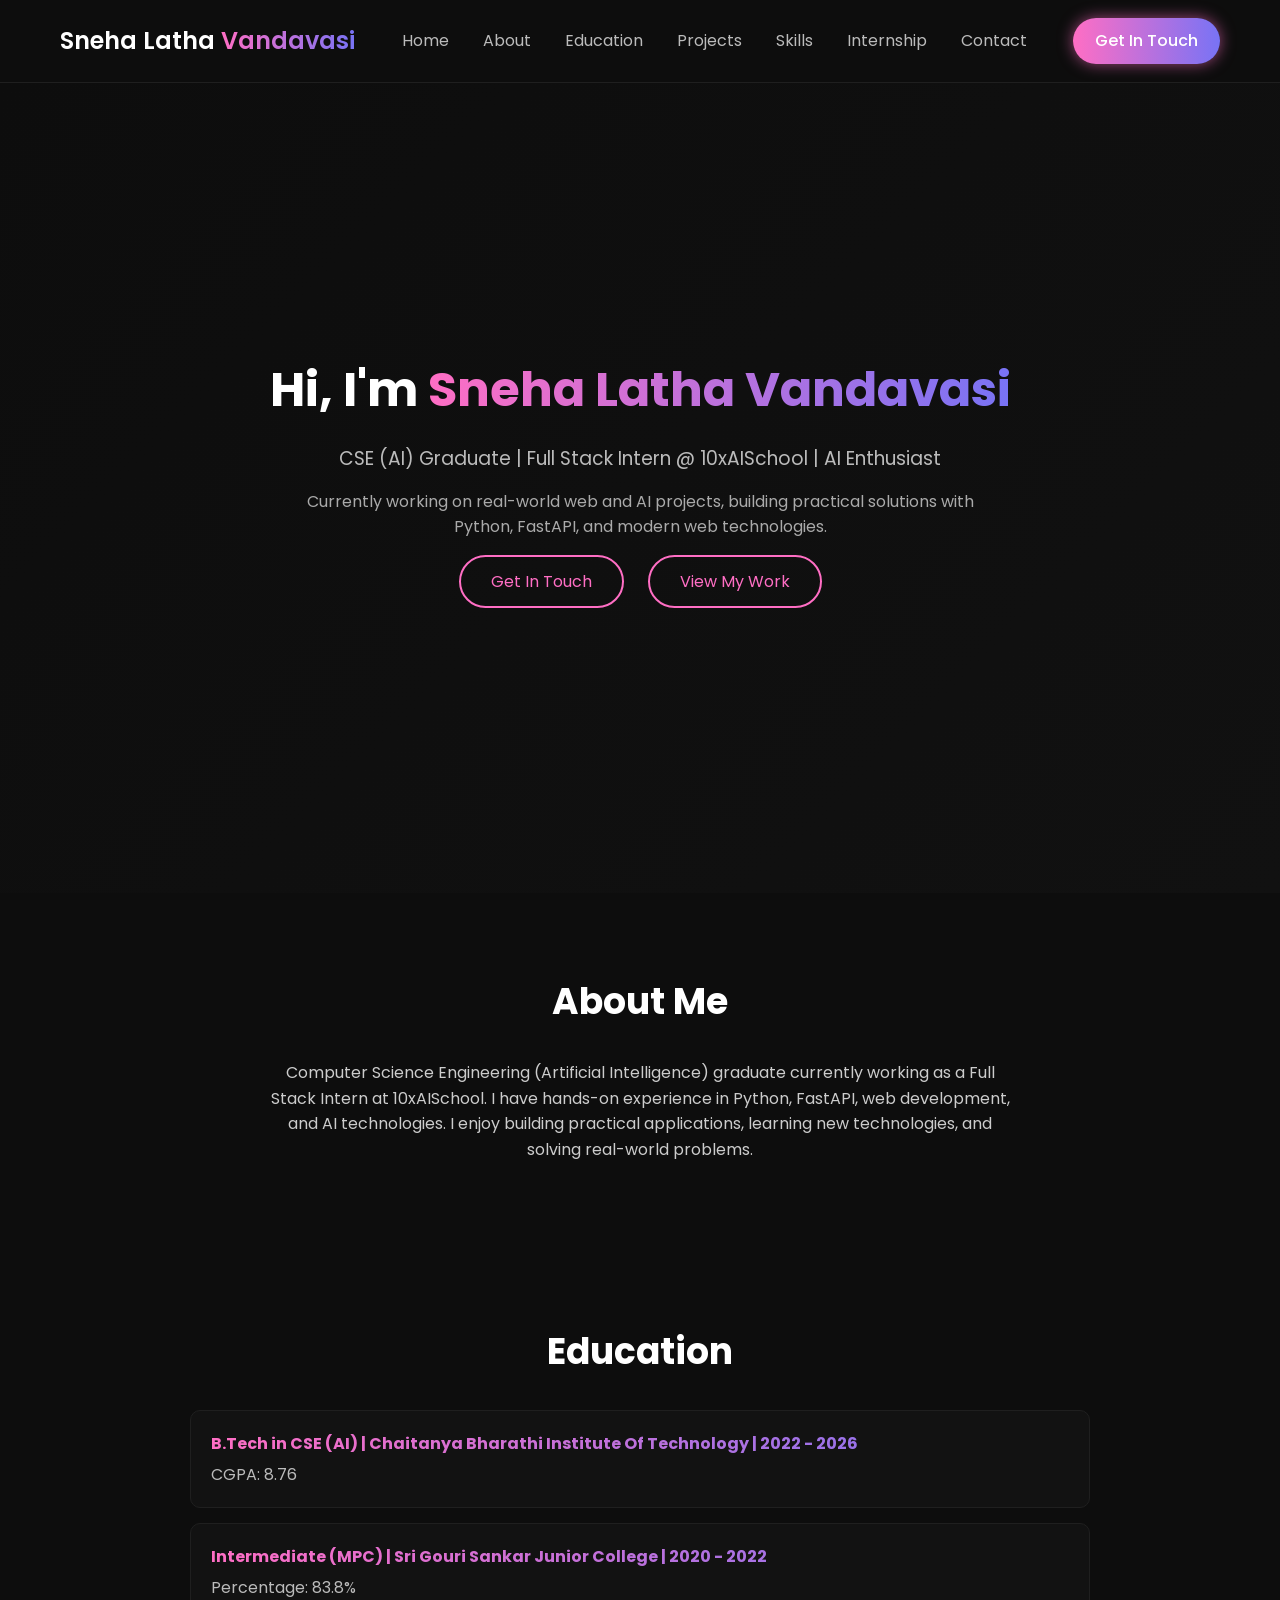
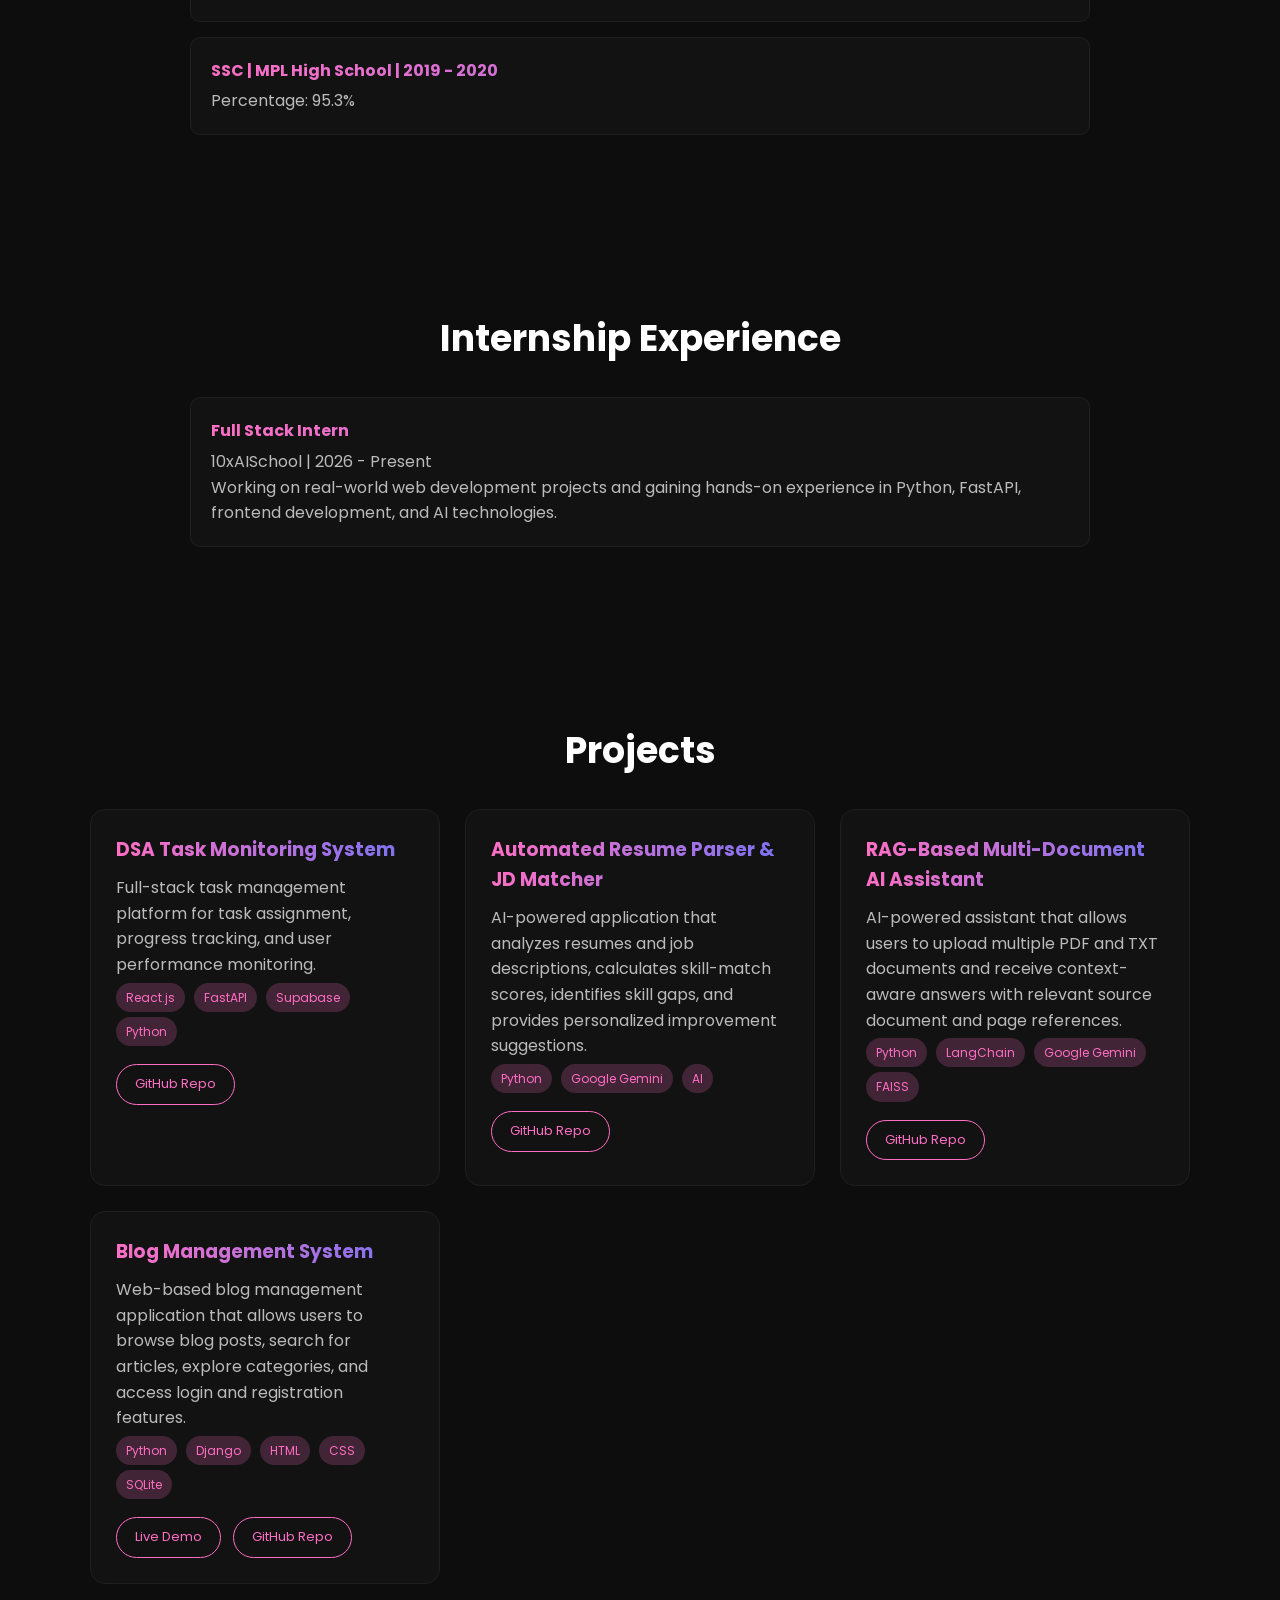
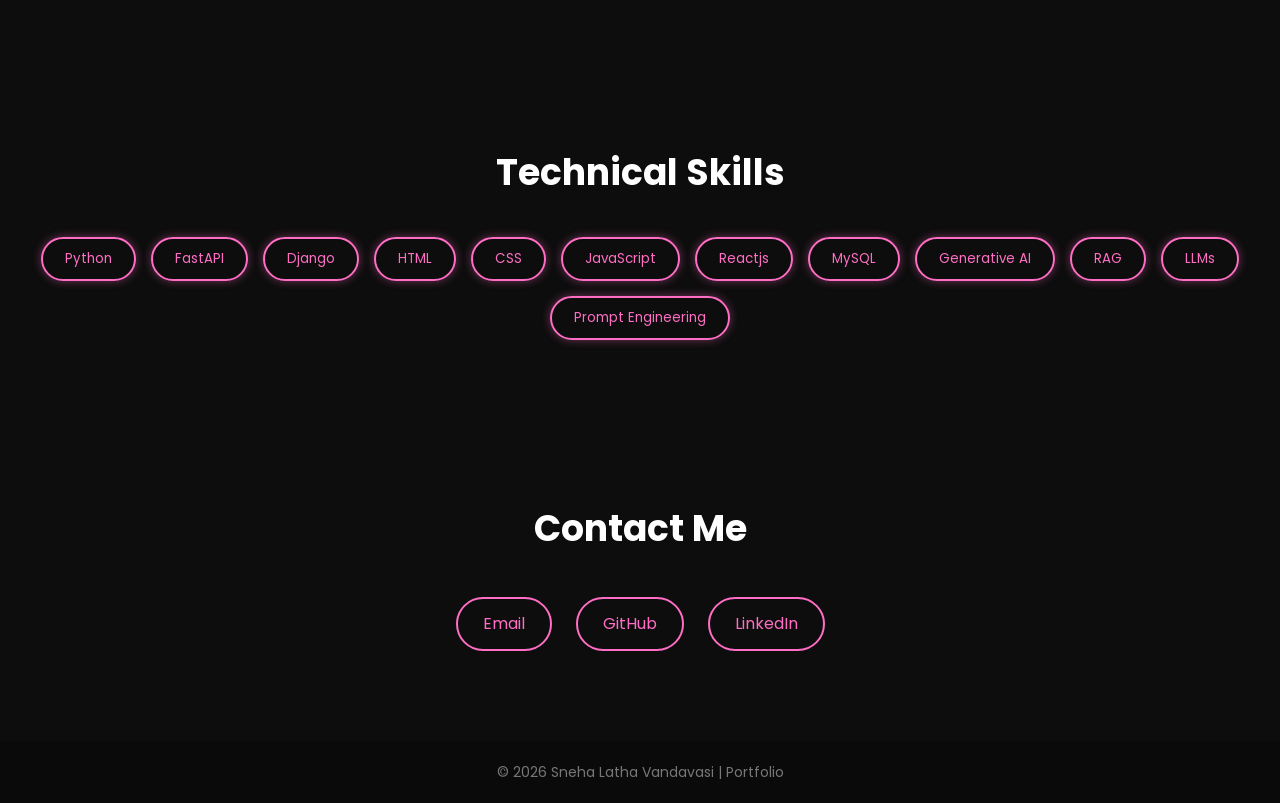
==== index.html @ 583d8dab "Add files via upload" ====
<!DOCTYPE html>
<html lang="en">
<head>
<meta charset="UTF-8">
<meta name="viewport" content="width=device-width, initial-scale=1.0">
<title>Sneha Latha Vandavasi | Portfolio</title>

<link href="https://fonts.googleapis.com/css2?family=Poppins:wght@300;400;500;600&display=swap" rel="stylesheet">

<style>

/* ===== GLOBAL ===== */
*{
    margin:0;
    padding:0;
    box-sizing:border-box;
    font-family:'Poppins',sans-serif;
}

body{
    background:#0d0d0d;
    color:#fff;
    line-height:1.6;
}

a{
    text-decoration:none;
    color:inherit;
}

section{
    padding:80px 20px;
}

h2{
    text-align:center;
    margin-bottom:30px;
    font-size:36px;
}


/* ===== HEADER ===== */
header{
    position:sticky;
    top:0;
    background:#0d0d0d;
    border-bottom:1px solid #1f1f1f;
    z-index:1000;
}

.nav-container{
    max-width:1200px;
    margin:auto;
    padding:18px 20px;
    display:flex;
    justify-content:space-between;
    align-items:center;
}

.logo{
    font-size:24px;
    font-weight:600;
}

.logo span{
    background:linear-gradient(90deg,#ff6ec4,#7873f5);
    -webkit-background-clip:text;
    color:transparent;
}

nav a{
    margin:0 15px;
    color:#bbb;
    transition:0.3s;
}

nav a:hover{
    color:#ff6ec4;
}

.cta-btn{
    padding:10px 22px;
    border-radius:30px;
    background:linear-gradient(90deg,#ff6ec4,#7873f5);
    color:#fff;
    font-weight:500;
    box-shadow:0 0 15px rgba(255,110,196,0.6);
}


/* ===== HERO ===== */
.hero{
    height:90vh;
    display:flex;
    align-items:center;
    justify-content:center;
    text-align:center;
    background:linear-gradient(135deg,#0d0d0d,#111);
}

.hero h1{
    font-size:48px;
}

.hero h1 span{
    background:linear-gradient(90deg,#ff6ec4,#7873f5);
    -webkit-background-clip:text;
    color:transparent;
}

.hero h3{
    color:#bbb;
    font-weight:400;
    margin:15px 0;
}

.hero p{
    max-width:700px;
    margin:auto;
    color:#aaa;
}

.hero-btn{
    display:inline-block;
    margin:15px 10px;
    padding:12px 30px;
    border:2px solid #ff6ec4;
    color:#ff6ec4;
    border-radius:30px;
    transition:0.3s;
}

.hero-btn:hover{
    background:linear-gradient(90deg,#ff6ec4,#7873f5);
    color:#fff;
    box-shadow:0 0 20px #ff6ec4;
}


/* ===== ABOUT ===== */
.about p{
    max-width:750px;
    margin:auto;
    text-align:center;
    color:#ccc;
}

.about h3{
    color:#ff6ec4;
    margin-bottom:10px;
}


/* ===== EDUCATION & EXPERIENCE ===== */
.edu-exp{
    max-width:900px;
    margin:auto;
    color:#ccc;
}

.edu-item,
.exp-item{
    background:#121212;
    margin-bottom:15px;
    padding:20px;
    border-radius:10px;
    border:1px solid #1f1f1f;
    transition:0.3s;
}

.edu-item:hover,
.exp-item:hover{
    transform:translateY(-5px);
    box-shadow:0 0 20px rgba(255,110,196,0.3);
}

.edu-item h4,
.exp-item h4{
    background:linear-gradient(90deg,#ff6ec4,#7873f5);
    -webkit-background-clip:text;
    color:transparent;
    margin-bottom:5px;
}

.edu-item p,
.exp-item p{
    color:#bbb;
}


/* ===== PROJECTS ===== */
.cards{
    max-width:1100px;
    margin:auto;
    display:grid;
    grid-template-columns:repeat(auto-fit,minmax(280px,1fr));
    gap:25px;
}

.card{
    background:#121212;
    padding:25px;
    border-radius:15px;
    border:1px solid #1f1f1f;
    transition:0.3s;
}

.card:hover{
    transform:translateY(-5px);
    box-shadow:0 0 20px rgba(255,110,196,0.3);
}

.card h3{
    background:linear-gradient(90deg,#ff6ec4,#7873f5);
    -webkit-background-clip:text;
    color:transparent;
    margin-bottom:10px;
}

.card p{
    color:#bbb;
}

.card span{
    display:inline-block;
    margin:5px 5px 0 0;
    padding:5px 10px;
    border-radius:20px;
    background:rgba(255,110,196,0.2);
    color:#ff6ec4;
    font-size:12px;
}


/* ===== PROJECT BUTTONS ===== */
.project-btn{
    display:inline-block;
    margin-top:18px;
    margin-right:8px;
    padding:9px 18px;
    border:1px solid #ff6ec4;
    border-radius:25px;
    color:#ff6ec4;
    font-size:13px;
    transition:0.3s;
}

.project-btn:hover{
    background:linear-gradient(90deg,#ff6ec4,#7873f5);
    color:#fff;
    box-shadow:0 0 15px rgba(255,110,196,0.7);
}


/* ===== SKILLS ===== */
.skills{
    margin-top:35px;
    display:flex;
    flex-wrap:wrap;
    justify-content:center;
    gap:15px;
}

.skill-btn{
    padding:10px 22px;
    background:transparent;
    border:2px solid #ff6ec4;
    color:#ff6ec4;
    border-radius:25px;
    cursor:pointer;
    box-shadow:0 0 10px rgba(255,110,196,0.4);
    transition:0.3s;
}

.skill-btn:hover{
    background:linear-gradient(90deg,#ff6ec4,#7873f5);
    color:#fff;
    box-shadow:0 0 25px rgba(255,110,196,0.9);
    transform:translateY(-3px);
}


/* ===== CONTACT ===== */
.contact{
    text-align:center;
}

.contact a{
    display:inline-block;
    margin:10px;
    padding:12px 25px;
    border:2px solid #ff6ec4;
    color:#ff6ec4;
    border-radius:30px;
    transition:0.3s;
}

.contact a:hover{
    background:linear-gradient(90deg,#ff6ec4,#7873f5);
    color:#fff;
    box-shadow:0 0 20px #ff6ec4;
}


/* ===== FOOTER ===== */
footer{
    text-align:center;
    padding:20px;
    background:#0a0a0a;
    color:#777;
    font-size:14px;
}


/* ===== RESPONSIVE ===== */
@media(max-width:768px){

    nav{
        display:none;
    }

    .hero h1{
        font-size:36px;
    }

}

</style>
</head>


<body>


<!-- ===== HEADER ===== -->

<header>

<div class="nav-container">

<div class="logo">
    Sneha Latha <span>Vandavasi</span>
</div>

<nav>
    <a href="#home">Home</a>
    <a href="#about">About</a>
    <a href="#education">Education</a>
    <a href="#projects">Projects</a>
    <a href="#skills">Skills</a>
    <a href="#internship">Internship</a>
    <a href="#contact">Contact</a>
</nav>

<a href="#contact" class="cta-btn">
    Get In Touch
</a>

</div>

</header>


<!-- ===== HERO ===== -->

<section class="hero" id="home">

<div>

<h1>
    Hi, I'm <span>Sneha Latha Vandavasi</span>
</h1>

<h3>
    CSE (AI) Graduate | Full Stack Intern @ 10xAISchool | AI Enthusiast
</h3>

<p>
    Currently working on real-world web and AI projects, building practical
    solutions with Python, FastAPI, and modern web technologies.
</p>

<a href="#contact" class="hero-btn">
    Get In Touch
</a>

<a href="#projects" class="hero-btn">
    View My Work
</a>

</div>

</section>


<!-- ===== ABOUT ===== -->

<section class="about" id="about">

<h2>About Me</h2>

<p>
    Computer Science Engineering (Artificial Intelligence) graduate currently
    working as a Full Stack Intern at 10xAISchool. I have hands-on experience
    in Python, FastAPI, web development, and AI technologies. I enjoy building
    practical applications, learning new technologies, and solving real-world
    problems.
</p>

</section>


<!-- ===== EDUCATION ===== -->

<section id="education">

<h2>Education</h2>

<div class="edu-exp">

<div class="edu-item">

<h4>
    B.Tech in CSE (AI) | Chaitanya Bharathi Institute Of Technology | 2022 - 2026
</h4>

<p>
    CGPA: 8.76
</p>

</div>


<div class="edu-item">

<h4>
    Intermediate (MPC) | Sri Gouri Sankar Junior College | 2020 - 2022
</h4>

<p>
    Percentage: 83.8%
</p>

</div>


<div class="edu-item">

<h4>
    SSC | MPL High School | 2019 - 2020
</h4>

<p>
    Percentage: 95.3%
</p>

</div>

</div>

</section>


<!-- ===== INTERNSHIP / EXPERIENCE ===== -->

<section id="internship">

<h2>Internship Experience</h2>

<div class="edu-exp">

<div class="exp-item">

<h4>
    Full Stack Intern
</h4>

<p>
    10xAISchool | 2026 - Present
</p>

<p>
    Working on real-world web development projects and gaining hands-on
    experience in Python, FastAPI, frontend development, and AI technologies.
</p>

</div>

</div>

</section>


<!-- ===== PROJECTS ===== -->

<section id="projects">

<h2>Projects</h2>

<div class="cards">


<!-- PROJECT 1 -->

<div class="card">

<h3>
    DSA Task Monitoring System
</h3>

<p>
    Full-stack task management platform for task assignment, progress
    tracking, and user performance monitoring.
</p>

<span>React.js</span>
<span>FastAPI</span>
<span>Supabase</span>
<span>Python</span>

<div>

<a
    href="https://github.com/sneha5476/DSA-task-mointoring"
    target="_blank"
    class="project-btn"
>
    GitHub Repo
</a>

</div>

</div>


<!-- PROJECT 2 -->

<div class="card">

<h3>
    Automated Resume Parser & JD Matcher
</h3>

<p>
    AI-powered application that analyzes resumes and job descriptions,
    calculates skill-match scores, identifies skill gaps, and provides
    personalized improvement suggestions.
</p>

<span>Python</span>
<span>Google Gemini</span>
<span>AI</span>

<div>

<a
    href="https://github.com/sneha5476/Automated-Resume-Parser-JD-Matcher"
    target="_blank"
    class="project-btn"
>
    GitHub Repo
</a>

</div>

</div>


<!-- PROJECT 3 -->

<div class="card">

<h3>
    RAG-Based Multi-Document AI Assistant
</h3>

<p>
    AI-powered assistant that allows users to upload multiple PDF and TXT
    documents and receive context-aware answers with relevant source
    document and page references.
</p>

<span>Python</span>
<span>LangChain</span>
<span>Google Gemini</span>
<span>FAISS</span>

<div>

<a
    href="https://github.com/sneha5476/RAG-Based-Multi-Document-Assistant"
    target="_blank"
    class="project-btn"
>
    GitHub Repo
</a>

</div>

</div>

<!-- PROJECT 4 -->

<div class="card">

<h3>
    Blog Management System
</h3>

<p>
    Web-based blog management application that allows users to browse
    blog posts, search for articles, explore categories, and access
    login and registration features.
</p>

<span>Python</span>
<span>Django</span>
<span>HTML</span>
<span>CSS</span>
<span>SQLite</span>

<div>

<a
    href="https://snehalatha.pythonanywhere.com/"
    target="_blank"
    rel="noopener noreferrer"
    class="project-btn"
>
    Live Demo
</a>

<a
    href="https://github.com/sneha5476/blog-management-system.git"
    target="_blank"
    rel="noopener noreferrer"
    class="project-btn"
>
    GitHub Repo
</a>

</div>

</div>
</div>

</section>


<!-- ===== SKILLS ===== -->

<section id="skills">

<h2>Technical Skills</h2>

<div class="skills">

<button class="skill-btn">
    Python
</button>

<button class="skill-btn">
    FastAPI
</button>

<button class="skill-btn">
    Django
</button>

<button class="skill-btn">
    HTML
</button>

<button class="skill-btn">
    CSS
</button>
<button class="skill-btn">
    JavaScript
</button>

<button class="skill-btn">
    Reactjs
</button>

<button class="skill-btn">
    MySQL
</button>


<button class="skill-btn">
    Generative AI
</button>

<button class="skill-btn">
    RAG
</button>

<button class="skill-btn">
    LLMs
</button>

<button class="skill-btn">
    Prompt Engineering
</button>

</div>

</section>


<!-- ===== CONTACT ===== -->

<section class="contact" id="contact">

<h2>Contact Me</h2>

<a href="mailto:snehalatha7686@gmail.com">
    Email
</a>

<a
    href="https://github.com/sneha5476"
    target="_blank"
>
    GitHub
</a>

<a
    href="https://www.linkedin.com/in/vandavasi-snehalatha-0b1185264"
    target="_blank"
>
    LinkedIn
</a>

</section>


<!-- ===== FOOTER ===== -->

<footer>

© 2026 Sneha Latha Vandavasi | Portfolio

</footer>


</body>
</html>
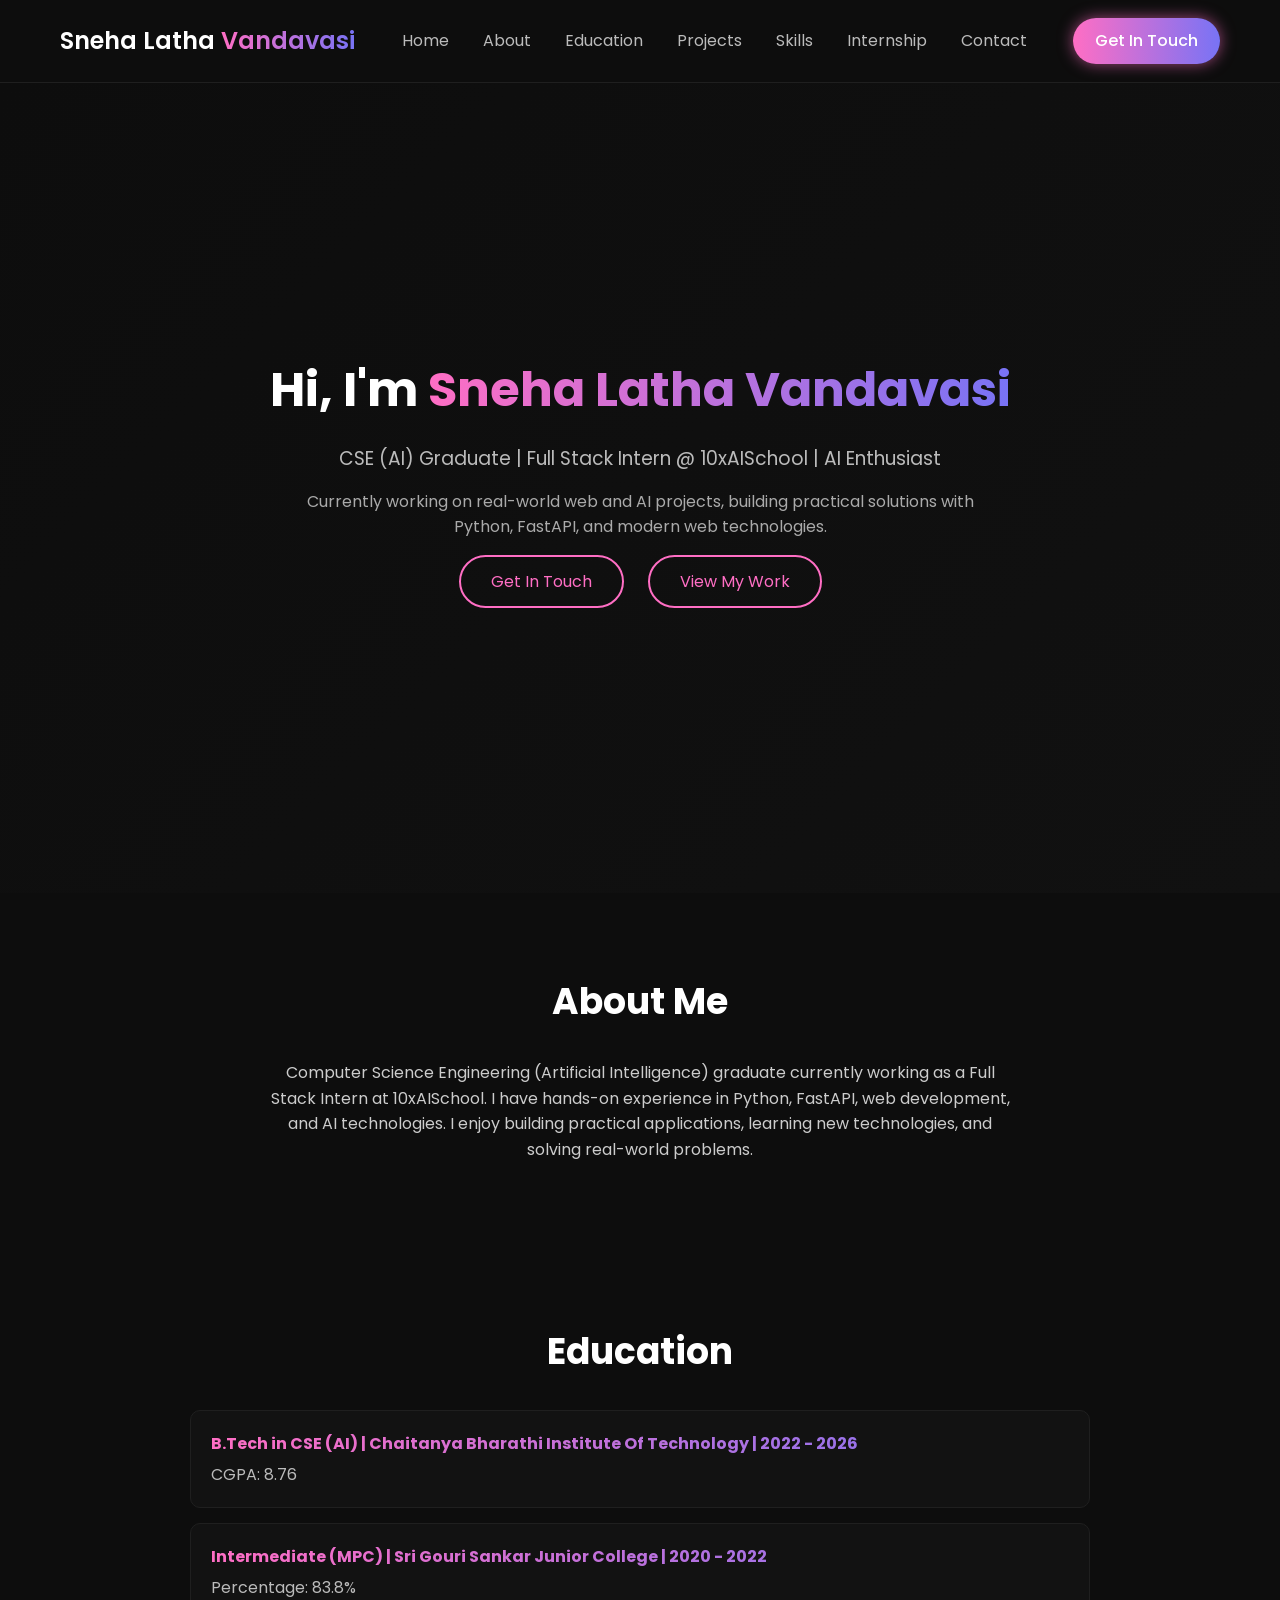
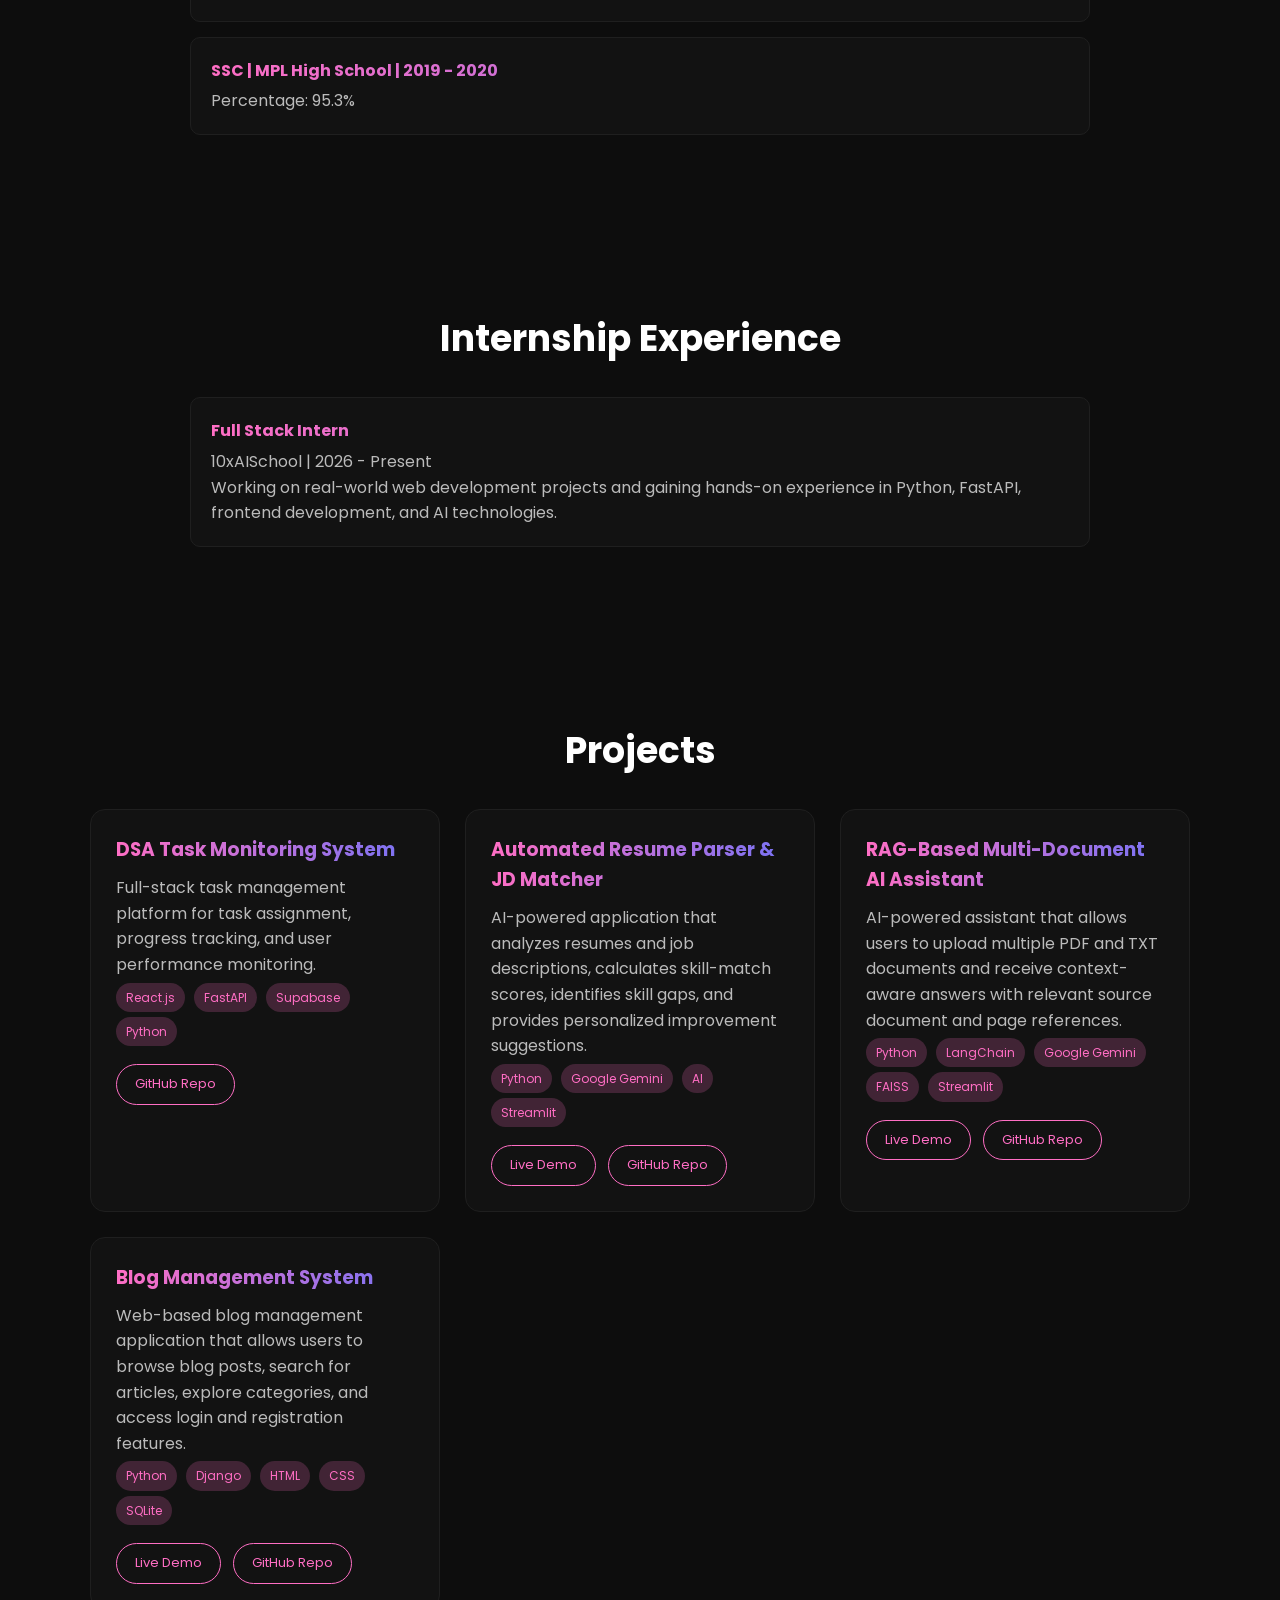
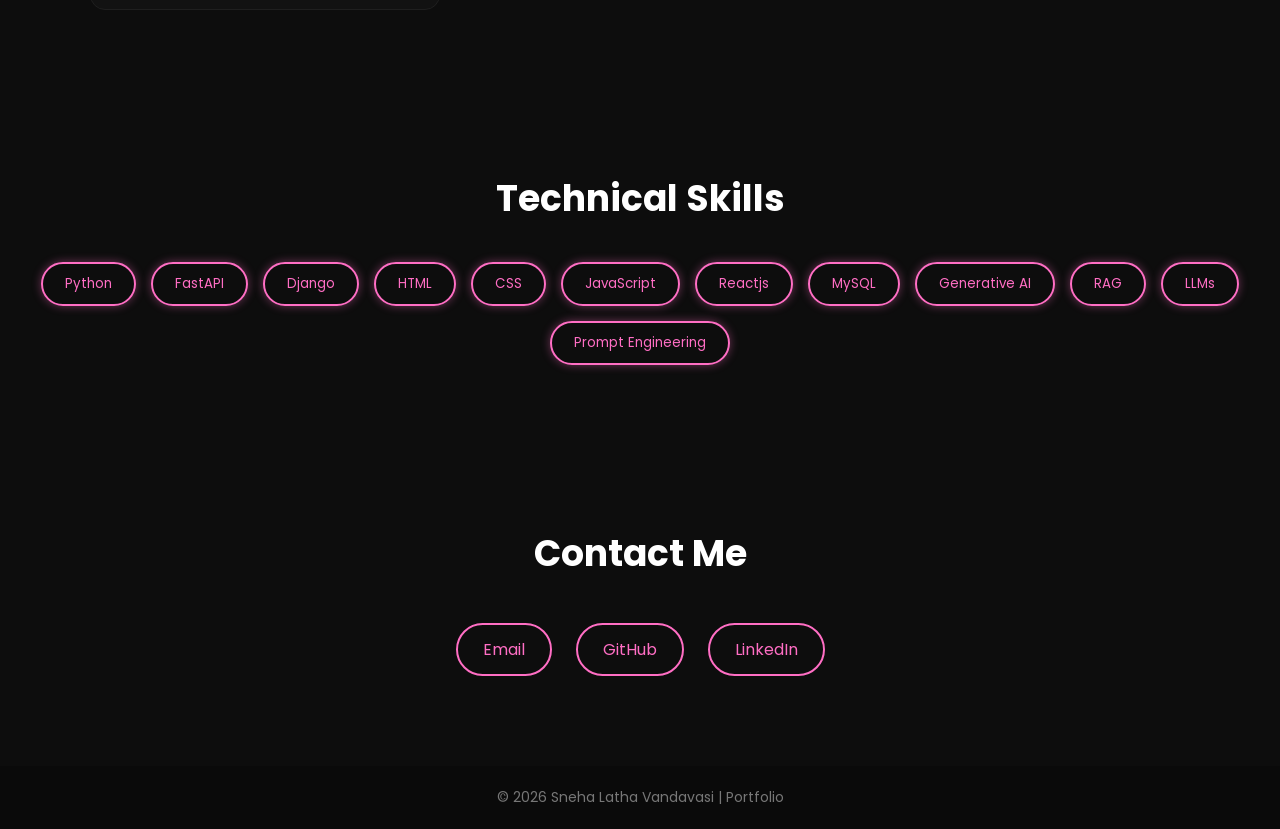
==== commit d7db84de: "added demo link" ====
--- a/index.html
+++ b/index.html
@@ -1,748 +1,767 @@
-<!DOCTYPE html>
-<html lang="en">
-<head>
-<meta charset="UTF-8">
-<meta name="viewport" content="width=device-width, initial-scale=1.0">
-<title>Sneha Latha Vandavasi | Portfolio</title>
-
-<link href="https://fonts.googleapis.com/css2?family=Poppins:wght@300;400;500;600&display=swap" rel="stylesheet">
-
-<style>
-
-/* ===== GLOBAL ===== */
-*{
-    margin:0;
-    padding:0;
-    box-sizing:border-box;
-    font-family:'Poppins',sans-serif;
-}
-
-body{
-    background:#0d0d0d;
-    color:#fff;
-    line-height:1.6;
-}
-
-a{
-    text-decoration:none;
-    color:inherit;
-}
-
-section{
-    padding:80px 20px;
-}
-
-h2{
-    text-align:center;
-    margin-bottom:30px;
-    font-size:36px;
-}
-
-
-/* ===== HEADER ===== */
-header{
-    position:sticky;
-    top:0;
-    background:#0d0d0d;
-    border-bottom:1px solid #1f1f1f;
-    z-index:1000;
-}
-
-.nav-container{
-    max-width:1200px;
-    margin:auto;
-    padding:18px 20px;
-    display:flex;
-    justify-content:space-between;
-    align-items:center;
-}
-
-.logo{
-    font-size:24px;
-    font-weight:600;
-}
-
-.logo span{
-    background:linear-gradient(90deg,#ff6ec4,#7873f5);
-    -webkit-background-clip:text;
-    color:transparent;
-}
-
-nav a{
-    margin:0 15px;
-    color:#bbb;
-    transition:0.3s;
-}
-
-nav a:hover{
-    color:#ff6ec4;
-}
-
-.cta-btn{
-    padding:10px 22px;
-    border-radius:30px;
-    background:linear-gradient(90deg,#ff6ec4,#7873f5);
-    color:#fff;
-    font-weight:500;
-    box-shadow:0 0 15px rgba(255,110,196,0.6);
-}
-
-
-/* ===== HERO ===== */
-.hero{
-    height:90vh;
-    display:flex;
-    align-items:center;
-    justify-content:center;
-    text-align:center;
-    background:linear-gradient(135deg,#0d0d0d,#111);
-}
-
-.hero h1{
-    font-size:48px;
-}
-
-.hero h1 span{
-    background:linear-gradient(90deg,#ff6ec4,#7873f5);
-    -webkit-background-clip:text;
-    color:transparent;
-}
-
-.hero h3{
-    color:#bbb;
-    font-weight:400;
-    margin:15px 0;
-}
-
-.hero p{
-    max-width:700px;
-    margin:auto;
-    color:#aaa;
-}
-
-.hero-btn{
-    display:inline-block;
-    margin:15px 10px;
-    padding:12px 30px;
-    border:2px solid #ff6ec4;
-    color:#ff6ec4;
-    border-radius:30px;
-    transition:0.3s;
-}
-
-.hero-btn:hover{
-    background:linear-gradient(90deg,#ff6ec4,#7873f5);
-    color:#fff;
-    box-shadow:0 0 20px #ff6ec4;
-}
-
-
-/* ===== ABOUT ===== */
-.about p{
-    max-width:750px;
-    margin:auto;
-    text-align:center;
-    color:#ccc;
-}
-
-.about h3{
-    color:#ff6ec4;
-    margin-bottom:10px;
-}
-
-
-/* ===== EDUCATION & EXPERIENCE ===== */
-.edu-exp{
-    max-width:900px;
-    margin:auto;
-    color:#ccc;
-}
-
-.edu-item,
-.exp-item{
-    background:#121212;
-    margin-bottom:15px;
-    padding:20px;
-    border-radius:10px;
-    border:1px solid #1f1f1f;
-    transition:0.3s;
-}
-
-.edu-item:hover,
-.exp-item:hover{
-    transform:translateY(-5px);
-    box-shadow:0 0 20px rgba(255,110,196,0.3);
-}
-
-.edu-item h4,
-.exp-item h4{
-    background:linear-gradient(90deg,#ff6ec4,#7873f5);
-    -webkit-background-clip:text;
-    color:transparent;
-    margin-bottom:5px;
-}
-
-.edu-item p,
-.exp-item p{
-    color:#bbb;
-}
-
-
-/* ===== PROJECTS ===== */
-.cards{
-    max-width:1100px;
-    margin:auto;
-    display:grid;
-    grid-template-columns:repeat(auto-fit,minmax(280px,1fr));
-    gap:25px;
-}
-
-.card{
-    background:#121212;
-    padding:25px;
-    border-radius:15px;
-    border:1px solid #1f1f1f;
-    transition:0.3s;
-}
-
-.card:hover{
-    transform:translateY(-5px);
-    box-shadow:0 0 20px rgba(255,110,196,0.3);
-}
-
-.card h3{
-    background:linear-gradient(90deg,#ff6ec4,#7873f5);
-    -webkit-background-clip:text;
-    color:transparent;
-    margin-bottom:10px;
-}
-
-.card p{
-    color:#bbb;
-}
-
-.card span{
-    display:inline-block;
-    margin:5px 5px 0 0;
-    padding:5px 10px;
-    border-radius:20px;
-    background:rgba(255,110,196,0.2);
-    color:#ff6ec4;
-    font-size:12px;
-}
-
-
-/* ===== PROJECT BUTTONS ===== */
-.project-btn{
-    display:inline-block;
-    margin-top:18px;
-    margin-right:8px;
-    padding:9px 18px;
-    border:1px solid #ff6ec4;
-    border-radius:25px;
-    color:#ff6ec4;
-    font-size:13px;
-    transition:0.3s;
-}
-
-.project-btn:hover{
-    background:linear-gradient(90deg,#ff6ec4,#7873f5);
-    color:#fff;
-    box-shadow:0 0 15px rgba(255,110,196,0.7);
-}
-
-
-/* ===== SKILLS ===== */
-.skills{
-    margin-top:35px;
-    display:flex;
-    flex-wrap:wrap;
-    justify-content:center;
-    gap:15px;
-}
-
-.skill-btn{
-    padding:10px 22px;
-    background:transparent;
-    border:2px solid #ff6ec4;
-    color:#ff6ec4;
-    border-radius:25px;
-    cursor:pointer;
-    box-shadow:0 0 10px rgba(255,110,196,0.4);
-    transition:0.3s;
-}
-
-.skill-btn:hover{
-    background:linear-gradient(90deg,#ff6ec4,#7873f5);
-    color:#fff;
-    box-shadow:0 0 25px rgba(255,110,196,0.9);
-    transform:translateY(-3px);
-}
-
-
-/* ===== CONTACT ===== */
-.contact{
-    text-align:center;
-}
-
-.contact a{
-    display:inline-block;
-    margin:10px;
-    padding:12px 25px;
-    border:2px solid #ff6ec4;
-    color:#ff6ec4;
-    border-radius:30px;
-    transition:0.3s;
-}
-
-.contact a:hover{
-    background:linear-gradient(90deg,#ff6ec4,#7873f5);
-    color:#fff;
-    box-shadow:0 0 20px #ff6ec4;
-}
-
-
-/* ===== FOOTER ===== */
-footer{
-    text-align:center;
-    padding:20px;
-    background:#0a0a0a;
-    color:#777;
-    font-size:14px;
-}
-
-
-/* ===== RESPONSIVE ===== */
-@media(max-width:768px){
-
-    nav{
-        display:none;
-    }
-
-    .hero h1{
-        font-size:36px;
-    }
-
-}
-
-</style>
-</head>
-
-
-<body>
-
-
-<!-- ===== HEADER ===== -->
-
-<header>
-
-<div class="nav-container">
-
-<div class="logo">
-    Sneha Latha <span>Vandavasi</span>
-</div>
-
-<nav>
-    <a href="#home">Home</a>
-    <a href="#about">About</a>
-    <a href="#education">Education</a>
-    <a href="#projects">Projects</a>
-    <a href="#skills">Skills</a>
-    <a href="#internship">Internship</a>
-    <a href="#contact">Contact</a>
-</nav>
-
-<a href="#contact" class="cta-btn">
-    Get In Touch
-</a>
-
-</div>
-
-</header>
-
-
-<!-- ===== HERO ===== -->
-
-<section class="hero" id="home">
-
-<div>
-
-<h1>
-    Hi, I'm <span>Sneha Latha Vandavasi</span>
-</h1>
-
-<h3>
-    CSE (AI) Graduate | Full Stack Intern @ 10xAISchool | AI Enthusiast
-</h3>
-
-<p>
-    Currently working on real-world web and AI projects, building practical
-    solutions with Python, FastAPI, and modern web technologies.
-</p>
-
-<a href="#contact" class="hero-btn">
-    Get In Touch
-</a>
-
-<a href="#projects" class="hero-btn">
-    View My Work
-</a>
-
-</div>
-
-</section>
-
-
-<!-- ===== ABOUT ===== -->
-
-<section class="about" id="about">
-
-<h2>About Me</h2>
-
-<p>
-    Computer Science Engineering (Artificial Intelligence) graduate currently
-    working as a Full Stack Intern at 10xAISchool. I have hands-on experience
-    in Python, FastAPI, web development, and AI technologies. I enjoy building
-    practical applications, learning new technologies, and solving real-world
-    problems.
-</p>
-
-</section>
-
-
-<!-- ===== EDUCATION ===== -->
-
-<section id="education">
-
-<h2>Education</h2>
-
-<div class="edu-exp">
-
-<div class="edu-item">
-
-<h4>
-    B.Tech in CSE (AI) | Chaitanya Bharathi Institute Of Technology | 2022 - 2026
-</h4>
-
-<p>
-    CGPA: 8.76
-</p>
-
-</div>
-
-
-<div class="edu-item">
-
-<h4>
-    Intermediate (MPC) | Sri Gouri Sankar Junior College | 2020 - 2022
-</h4>
-
-<p>
-    Percentage: 83.8%
-</p>
-
-</div>
-
-
-<div class="edu-item">
-
-<h4>
-    SSC | MPL High School | 2019 - 2020
-</h4>
-
-<p>
-    Percentage: 95.3%
-</p>
-
-</div>
-
-</div>
-
-</section>
-
-
-<!-- ===== INTERNSHIP / EXPERIENCE ===== -->
-
-<section id="internship">
-
-<h2>Internship Experience</h2>
-
-<div class="edu-exp">
-
-<div class="exp-item">
-
-<h4>
-    Full Stack Intern
-</h4>
-
-<p>
-    10xAISchool | 2026 - Present
-</p>
-
-<p>
-    Working on real-world web development projects and gaining hands-on
-    experience in Python, FastAPI, frontend development, and AI technologies.
-</p>
-
-</div>
-
-</div>
-
-</section>
-
-
-<!-- ===== PROJECTS ===== -->
-
-<section id="projects">
-
-<h2>Projects</h2>
-
-<div class="cards">
-
-
-<!-- PROJECT 1 -->
-
-<div class="card">
-
-<h3>
-    DSA Task Monitoring System
-</h3>
-
-<p>
-    Full-stack task management platform for task assignment, progress
-    tracking, and user performance monitoring.
-</p>
-
-<span>React.js</span>
-<span>FastAPI</span>
-<span>Supabase</span>
-<span>Python</span>
-
-<div>
-
-<a
-    href="https://github.com/sneha5476/DSA-task-mointoring"
-    target="_blank"
-    class="project-btn"
->
-    GitHub Repo
-</a>
-
-</div>
-
-</div>
-
-
-<!-- PROJECT 2 -->
-
-<div class="card">
-
-<h3>
-    Automated Resume Parser & JD Matcher
-</h3>
-
-<p>
-    AI-powered application that analyzes resumes and job descriptions,
-    calculates skill-match scores, identifies skill gaps, and provides
-    personalized improvement suggestions.
-</p>
-
-<span>Python</span>
-<span>Google Gemini</span>
-<span>AI</span>
-
-<div>
-
-<a
-    href="https://github.com/sneha5476/Automated-Resume-Parser-JD-Matcher"
-    target="_blank"
-    class="project-btn"
->
-    GitHub Repo
-</a>
-
-</div>
-
-</div>
-
-
-<!-- PROJECT 3 -->
-
-<div class="card">
-
-<h3>
-    RAG-Based Multi-Document AI Assistant
-</h3>
-
-<p>
-    AI-powered assistant that allows users to upload multiple PDF and TXT
-    documents and receive context-aware answers with relevant source
-    document and page references.
-</p>
-
-<span>Python</span>
-<span>LangChain</span>
-<span>Google Gemini</span>
-<span>FAISS</span>
-
-<div>
-
-<a
-    href="https://github.com/sneha5476/RAG-Based-Multi-Document-Assistant"
-    target="_blank"
-    class="project-btn"
->
-    GitHub Repo
-</a>
-
-</div>
-
-</div>
-
-<!-- PROJECT 4 -->
-
-<div class="card">
-
-<h3>
-    Blog Management System
-</h3>
-
-<p>
-    Web-based blog management application that allows users to browse
-    blog posts, search for articles, explore categories, and access
-    login and registration features.
-</p>
-
-<span>Python</span>
-<span>Django</span>
-<span>HTML</span>
-<span>CSS</span>
-<span>SQLite</span>
-
-<div>
-
-<a
-    href="https://snehalatha.pythonanywhere.com/"
-    target="_blank"
-    rel="noopener noreferrer"
-    class="project-btn"
->
-    Live Demo
-</a>
-
-<a
-    href="https://github.com/sneha5476/blog-management-system.git"
-    target="_blank"
-    rel="noopener noreferrer"
-    class="project-btn"
->
-    GitHub Repo
-</a>
-
-</div>
-
-</div>
-</div>
-
-</section>
-
-
-<!-- ===== SKILLS ===== -->
-
-<section id="skills">
-
-<h2>Technical Skills</h2>
-
-<div class="skills">
-
-<button class="skill-btn">
-    Python
-</button>
-
-<button class="skill-btn">
-    FastAPI
-</button>
-
-<button class="skill-btn">
-    Django
-</button>
-
-<button class="skill-btn">
-    HTML
-</button>
-
-<button class="skill-btn">
-    CSS
-</button>
-<button class="skill-btn">
-    JavaScript
-</button>
-
-<button class="skill-btn">
-    Reactjs
-</button>
-
-<button class="skill-btn">
-    MySQL
-</button>
-
-
-<button class="skill-btn">
-    Generative AI
-</button>
-
-<button class="skill-btn">
-    RAG
-</button>
-
-<button class="skill-btn">
-    LLMs
-</button>
-
-<button class="skill-btn">
-    Prompt Engineering
-</button>
-
-</div>
-
-</section>
-
-
-<!-- ===== CONTACT ===== -->
-
-<section class="contact" id="contact">
-
-<h2>Contact Me</h2>
-
-<a href="mailto:snehalatha7686@gmail.com">
-    Email
-</a>
-
-<a
-    href="https://github.com/sneha5476"
-    target="_blank"
->
-    GitHub
-</a>
-
-<a
-    href="https://www.linkedin.com/in/vandavasi-snehalatha-0b1185264"
-    target="_blank"
->
-    LinkedIn
-</a>
-
-</section>
-
-
-<!-- ===== FOOTER ===== -->
-
-<footer>
-
-© 2026 Sneha Latha Vandavasi | Portfolio
-
-</footer>
-
-
-</body>
+<!DOCTYPE html>
+<html lang="en">
+<head>
+<meta charset="UTF-8">
+<meta name="viewport" content="width=device-width, initial-scale=1.0">
+<title>Sneha Latha Vandavasi | Portfolio</title>
+
+<link href="https://fonts.googleapis.com/css2?family=Poppins:wght@300;400;500;600&display=swap" rel="stylesheet">
+
+<style>
+
+/* ===== GLOBAL ===== */
+*{
+    margin:0;
+    padding:0;
+    box-sizing:border-box;
+    font-family:'Poppins',sans-serif;
+}
+
+body{
+    background:#0d0d0d;
+    color:#fff;
+    line-height:1.6;
+}
+
+a{
+    text-decoration:none;
+    color:inherit;
+}
+
+section{
+    padding:80px 20px;
+}
+
+h2{
+    text-align:center;
+    margin-bottom:30px;
+    font-size:36px;
+}
+
+
+/* ===== HEADER ===== */
+header{
+    position:sticky;
+    top:0;
+    background:#0d0d0d;
+    border-bottom:1px solid #1f1f1f;
+    z-index:1000;
+}
+
+.nav-container{
+    max-width:1200px;
+    margin:auto;
+    padding:18px 20px;
+    display:flex;
+    justify-content:space-between;
+    align-items:center;
+}
+
+.logo{
+    font-size:24px;
+    font-weight:600;
+}
+
+.logo span{
+    background:linear-gradient(90deg,#ff6ec4,#7873f5);
+    -webkit-background-clip:text;
+    color:transparent;
+}
+
+nav a{
+    margin:0 15px;
+    color:#bbb;
+    transition:0.3s;
+}
+
+nav a:hover{
+    color:#ff6ec4;
+}
+
+.cta-btn{
+    padding:10px 22px;
+    border-radius:30px;
+    background:linear-gradient(90deg,#ff6ec4,#7873f5);
+    color:#fff;
+    font-weight:500;
+    box-shadow:0 0 15px rgba(255,110,196,0.6);
+}
+
+
+/* ===== HERO ===== */
+.hero{
+    height:90vh;
+    display:flex;
+    align-items:center;
+    justify-content:center;
+    text-align:center;
+    background:linear-gradient(135deg,#0d0d0d,#111);
+}
+
+.hero h1{
+    font-size:48px;
+}
+
+.hero h1 span{
+    background:linear-gradient(90deg,#ff6ec4,#7873f5);
+    -webkit-background-clip:text;
+    color:transparent;
+}
+
+.hero h3{
+    color:#bbb;
+    font-weight:400;
+    margin:15px 0;
+}
+
+.hero p{
+    max-width:700px;
+    margin:auto;
+    color:#aaa;
+}
+
+.hero-btn{
+    display:inline-block;
+    margin:15px 10px;
+    padding:12px 30px;
+    border:2px solid #ff6ec4;
+    color:#ff6ec4;
+    border-radius:30px;
+    transition:0.3s;
+}
+
+.hero-btn:hover{
+    background:linear-gradient(90deg,#ff6ec4,#7873f5);
+    color:#fff;
+    box-shadow:0 0 20px #ff6ec4;
+}
+
+
+/* ===== ABOUT ===== */
+.about p{
+    max-width:750px;
+    margin:auto;
+    text-align:center;
+    color:#ccc;
+}
+
+.about h3{
+    color:#ff6ec4;
+    margin-bottom:10px;
+}
+
+
+/* ===== EDUCATION & EXPERIENCE ===== */
+.edu-exp{
+    max-width:900px;
+    margin:auto;
+    color:#ccc;
+}
+
+.edu-item,
+.exp-item{
+    background:#121212;
+    margin-bottom:15px;
+    padding:20px;
+    border-radius:10px;
+    border:1px solid #1f1f1f;
+    transition:0.3s;
+}
+
+.edu-item:hover,
+.exp-item:hover{
+    transform:translateY(-5px);
+    box-shadow:0 0 20px rgba(255,110,196,0.3);
+}
+
+.edu-item h4,
+.exp-item h4{
+    background:linear-gradient(90deg,#ff6ec4,#7873f5);
+    -webkit-background-clip:text;
+    color:transparent;
+    margin-bottom:5px;
+}
+
+.edu-item p,
+.exp-item p{
+    color:#bbb;
+}
+
+
+/* ===== PROJECTS ===== */
+.cards{
+    max-width:1100px;
+    margin:auto;
+    display:grid;
+    grid-template-columns:repeat(auto-fit,minmax(280px,1fr));
+    gap:25px;
+}
+
+.card{
+    background:#121212;
+    padding:25px;
+    border-radius:15px;
+    border:1px solid #1f1f1f;
+    transition:0.3s;
+}
+
+.card:hover{
+    transform:translateY(-5px);
+    box-shadow:0 0 20px rgba(255,110,196,0.3);
+}
+
+.card h3{
+    background:linear-gradient(90deg,#ff6ec4,#7873f5);
+    -webkit-background-clip:text;
+    color:transparent;
+    margin-bottom:10px;
+}
+
+.card p{
+    color:#bbb;
+}
+
+.card span{
+    display:inline-block;
+    margin:5px 5px 0 0;
+    padding:5px 10px;
+    border-radius:20px;
+    background:rgba(255,110,196,0.2);
+    color:#ff6ec4;
+    font-size:12px;
+}
+
+
+/* ===== PROJECT BUTTONS ===== */
+.project-btn{
+    display:inline-block;
+    margin-top:18px;
+    margin-right:8px;
+    padding:9px 18px;
+    border:1px solid #ff6ec4;
+    border-radius:25px;
+    color:#ff6ec4;
+    font-size:13px;
+    transition:0.3s;
+}
+
+.project-btn:hover{
+    background:linear-gradient(90deg,#ff6ec4,#7873f5);
+    color:#fff;
+    box-shadow:0 0 15px rgba(255,110,196,0.7);
+}
+
+
+/* ===== SKILLS ===== */
+.skills{
+    margin-top:35px;
+    display:flex;
+    flex-wrap:wrap;
+    justify-content:center;
+    gap:15px;
+}
+
+.skill-btn{
+    padding:10px 22px;
+    background:transparent;
+    border:2px solid #ff6ec4;
+    color:#ff6ec4;
+    border-radius:25px;
+    cursor:pointer;
+    box-shadow:0 0 10px rgba(255,110,196,0.4);
+    transition:0.3s;
+}
+
+.skill-btn:hover{
+    background:linear-gradient(90deg,#ff6ec4,#7873f5);
+    color:#fff;
+    box-shadow:0 0 25px rgba(255,110,196,0.9);
+    transform:translateY(-3px);
+}
+
+
+/* ===== CONTACT ===== */
+.contact{
+    text-align:center;
+}
+
+.contact a{
+    display:inline-block;
+    margin:10px;
+    padding:12px 25px;
+    border:2px solid #ff6ec4;
+    color:#ff6ec4;
+    border-radius:30px;
+    transition:0.3s;
+}
+
+.contact a:hover{
+    background:linear-gradient(90deg,#ff6ec4,#7873f5);
+    color:#fff;
+    box-shadow:0 0 20px #ff6ec4;
+}
+
+
+/* ===== FOOTER ===== */
+footer{
+    text-align:center;
+    padding:20px;
+    background:#0a0a0a;
+    color:#777;
+    font-size:14px;
+}
+
+
+/* ===== RESPONSIVE ===== */
+@media(max-width:768px){
+
+    nav{
+        display:none;
+    }
+
+    .hero h1{
+        font-size:36px;
+    }
+
+}
+
+</style>
+</head>
+
+
+<body>
+
+
+<!-- ===== HEADER ===== -->
+
+<header>
+
+<div class="nav-container">
+
+<div class="logo">
+    Sneha Latha <span>Vandavasi</span>
+</div>
+
+<nav>
+    <a href="#home">Home</a>
+    <a href="#about">About</a>
+    <a href="#education">Education</a>
+    <a href="#projects">Projects</a>
+    <a href="#skills">Skills</a>
+    <a href="#internship">Internship</a>
+    <a href="#contact">Contact</a>
+</nav>
+
+<a href="#contact" class="cta-btn">
+    Get In Touch
+</a>
+
+</div>
+
+</header>
+
+
+<!-- ===== HERO ===== -->
+
+<section class="hero" id="home">
+
+<div>
+
+<h1>
+    Hi, I'm <span>Sneha Latha Vandavasi</span>
+</h1>
+
+<h3>
+    CSE (AI) Graduate | Full Stack Intern @ 10xAISchool | AI Enthusiast
+</h3>
+
+<p>
+    Currently working on real-world web and AI projects, building practical
+    solutions with Python, FastAPI, and modern web technologies.
+</p>
+
+<a href="#contact" class="hero-btn">
+    Get In Touch
+</a>
+
+<a href="#projects" class="hero-btn">
+    View My Work
+</a>
+
+</div>
+
+</section>
+
+
+<!-- ===== ABOUT ===== -->
+
+<section class="about" id="about">
+
+<h2>About Me</h2>
+
+<p>
+    Computer Science Engineering (Artificial Intelligence) graduate currently
+    working as a Full Stack Intern at 10xAISchool. I have hands-on experience
+    in Python, FastAPI, web development, and AI technologies. I enjoy building
+    practical applications, learning new technologies, and solving real-world
+    problems.
+</p>
+
+</section>
+
+
+<!-- ===== EDUCATION ===== -->
+
+<section id="education">
+
+<h2>Education</h2>
+
+<div class="edu-exp">
+
+<div class="edu-item">
+
+<h4>
+    B.Tech in CSE (AI) | Chaitanya Bharathi Institute Of Technology | 2022 - 2026
+</h4>
+
+<p>
+    CGPA: 8.76
+</p>
+
+</div>
+
+
+<div class="edu-item">
+
+<h4>
+    Intermediate (MPC) | Sri Gouri Sankar Junior College | 2020 - 2022
+</h4>
+
+<p>
+    Percentage: 83.8%
+</p>
+
+</div>
+
+
+<div class="edu-item">
+
+<h4>
+    SSC | MPL High School | 2019 - 2020
+</h4>
+
+<p>
+    Percentage: 95.3%
+</p>
+
+</div>
+
+</div>
+
+</section>
+
+
+<!-- ===== INTERNSHIP / EXPERIENCE ===== -->
+
+<section id="internship">
+
+<h2>Internship Experience</h2>
+
+<div class="edu-exp">
+
+<div class="exp-item">
+
+<h4>
+    Full Stack Intern
+</h4>
+
+<p>
+    10xAISchool | 2026 - Present
+</p>
+
+<p>
+    Working on real-world web development projects and gaining hands-on
+    experience in Python, FastAPI, frontend development, and AI technologies.
+</p>
+
+</div>
+
+</div>
+
+</section>
+
+
+
+<!-- ===== PROJECTS ===== -->
+
+<section id="projects">
+
+<h2>Projects</h2>
+
+<div class="cards">
+
+<!-- PROJECT 1 -->
+
+<div class="card">
+
+<h3>
+    DSA Task Monitoring System
+</h3>
+
+<p>
+    Full-stack task management platform for task assignment, progress
+    tracking, and user performance monitoring.
+</p>
+
+<span>React.js</span>
+<span>FastAPI</span>
+<span>Supabase</span>
+<span>Python</span>
+
+<div>
+
+<a
+    href="https://github.com/sneha5476/DSA-task-mointoring"
+    target="_blank"
+    class="project-btn"
+>
+    GitHub Repo
+</a>
+
+</div>
+
+</div>
+
+
+<!-- PROJECT 2 -->
+
+<div class="card">
+
+<h3>
+    Automated Resume Parser &amp; JD Matcher
+</h3>
+
+<p>
+    AI-powered application that analyzes resumes and job descriptions,
+    calculates skill-match scores, identifies skill gaps, and provides
+    personalized improvement suggestions.
+</p>
+
+<span>Python</span>
+<span>Google Gemini</span>
+<span>AI</span>
+<span>Streamlit</span>
+
+<div>
+
+<a
+    href="https://automated-resume-parser-jd-matcher-7tne82mb43znezcvhslg5m.streamlit.app/"
+    target="_blank"
+    class="project-btn"
+>
+    Live Demo
+</a>
+
+<a
+    href="https://github.com/sneha5476/Automated-Resume-Parser-JD-Matcher"
+    target="_blank"
+    class="project-btn"
+>
+    GitHub Repo
+</a>
+
+</div>
+
+</div>
+
+
+<!-- PROJECT 3 -->
+
+<div class="card">
+
+<h3>
+    RAG-Based Multi-Document AI Assistant
+</h3>
+
+<p>
+    AI-powered assistant that allows users to upload multiple PDF and TXT
+    documents and receive context-aware answers with relevant source
+    document and page references.
+</p>
+
+<span>Python</span>
+<span>LangChain</span>
+<span>Google Gemini</span>
+<span>FAISS</span>
+<span>Streamlit</span>
+
+<div>
+
+<a
+    href="https://rag-based-multi-document-assistant.streamlit.app/"
+    target="_blank"
+    class="project-btn"
+>
+    Live Demo
+</a>
+
+<a
+    href="https://github.com/sneha5476/RAG-Based-Multi-Document-Assistant"
+    target="_blank"
+    class="project-btn"
+>
+    GitHub Repo
+</a>
+
+</div>
+
+</div>
+
+
+<!-- PROJECT 4 -->
+
+<div class="card">
+
+<h3>
+    Blog Management System
+</h3>
+
+<p>
+    Web-based blog management application that allows users to browse
+    blog posts, search for articles, explore categories, and access
+    login and registration features.
+</p>
+
+<span>Python</span>
+<span>Django</span>
+<span>HTML</span>
+<span>CSS</span>
+<span>SQLite</span>
+
+<div>
+
+<a
+    href="https://snehalatha.pythonanywhere.com/"
+    target="_blank"
+    class="project-btn"
+>
+    Live Demo
+</a>
+
+<a
+    href="https://github.com/sneha5476/blog-management-system.git"
+    target="_blank"
+    class="project-btn"
+>
+    GitHub Repo
+</a>
+
+</div>
+
+</div>
+
+</div>
+
+</section>
+
+
+
+<!-- ===== SKILLS ===== -->
+
+<section id="skills">
+
+<h2>Technical Skills</h2>
+
+<div class="skills">
+
+<button class="skill-btn">
+    Python
+</button>
+
+<button class="skill-btn">
+    FastAPI
+</button>
+
+<button class="skill-btn">
+    Django
+</button>
+
+<button class="skill-btn">
+    HTML
+</button>
+
+<button class="skill-btn">
+    CSS
+</button>
+<button class="skill-btn">
+    JavaScript
+</button>
+
+<button class="skill-btn">
+    Reactjs
+</button>
+
+<button class="skill-btn">
+    MySQL
+</button>
+
+
+<button class="skill-btn">
+    Generative AI
+</button>
+
+<button class="skill-btn">
+    RAG
+</button>
+
+<button class="skill-btn">
+    LLMs
+</button>
+
+<button class="skill-btn">
+    Prompt Engineering
+</button>
+
+</div>
+
+</section>
+
+
+<!-- ===== CONTACT ===== -->
+
+<section class="contact" id="contact">
+
+<h2>Contact Me</h2>
+
+<a href="mailto:snehalatha7686@gmail.com">
+    Email
+</a>
+
+<a
+    href="https://github.com/sneha5476"
+    target="_blank"
+>
+    GitHub
+</a>
+
+<a
+    href="https://www.linkedin.com/in/vandavasi-snehalatha-0b1185264"
+    target="_blank"
+>
+    LinkedIn
+</a>
+
+</section>
+
+
+<!-- ===== FOOTER ===== -->
+
+<footer>
+
+© 2026 Sneha Latha Vandavasi | Portfolio
+
+</footer>
+
+
+</body>
 </html>
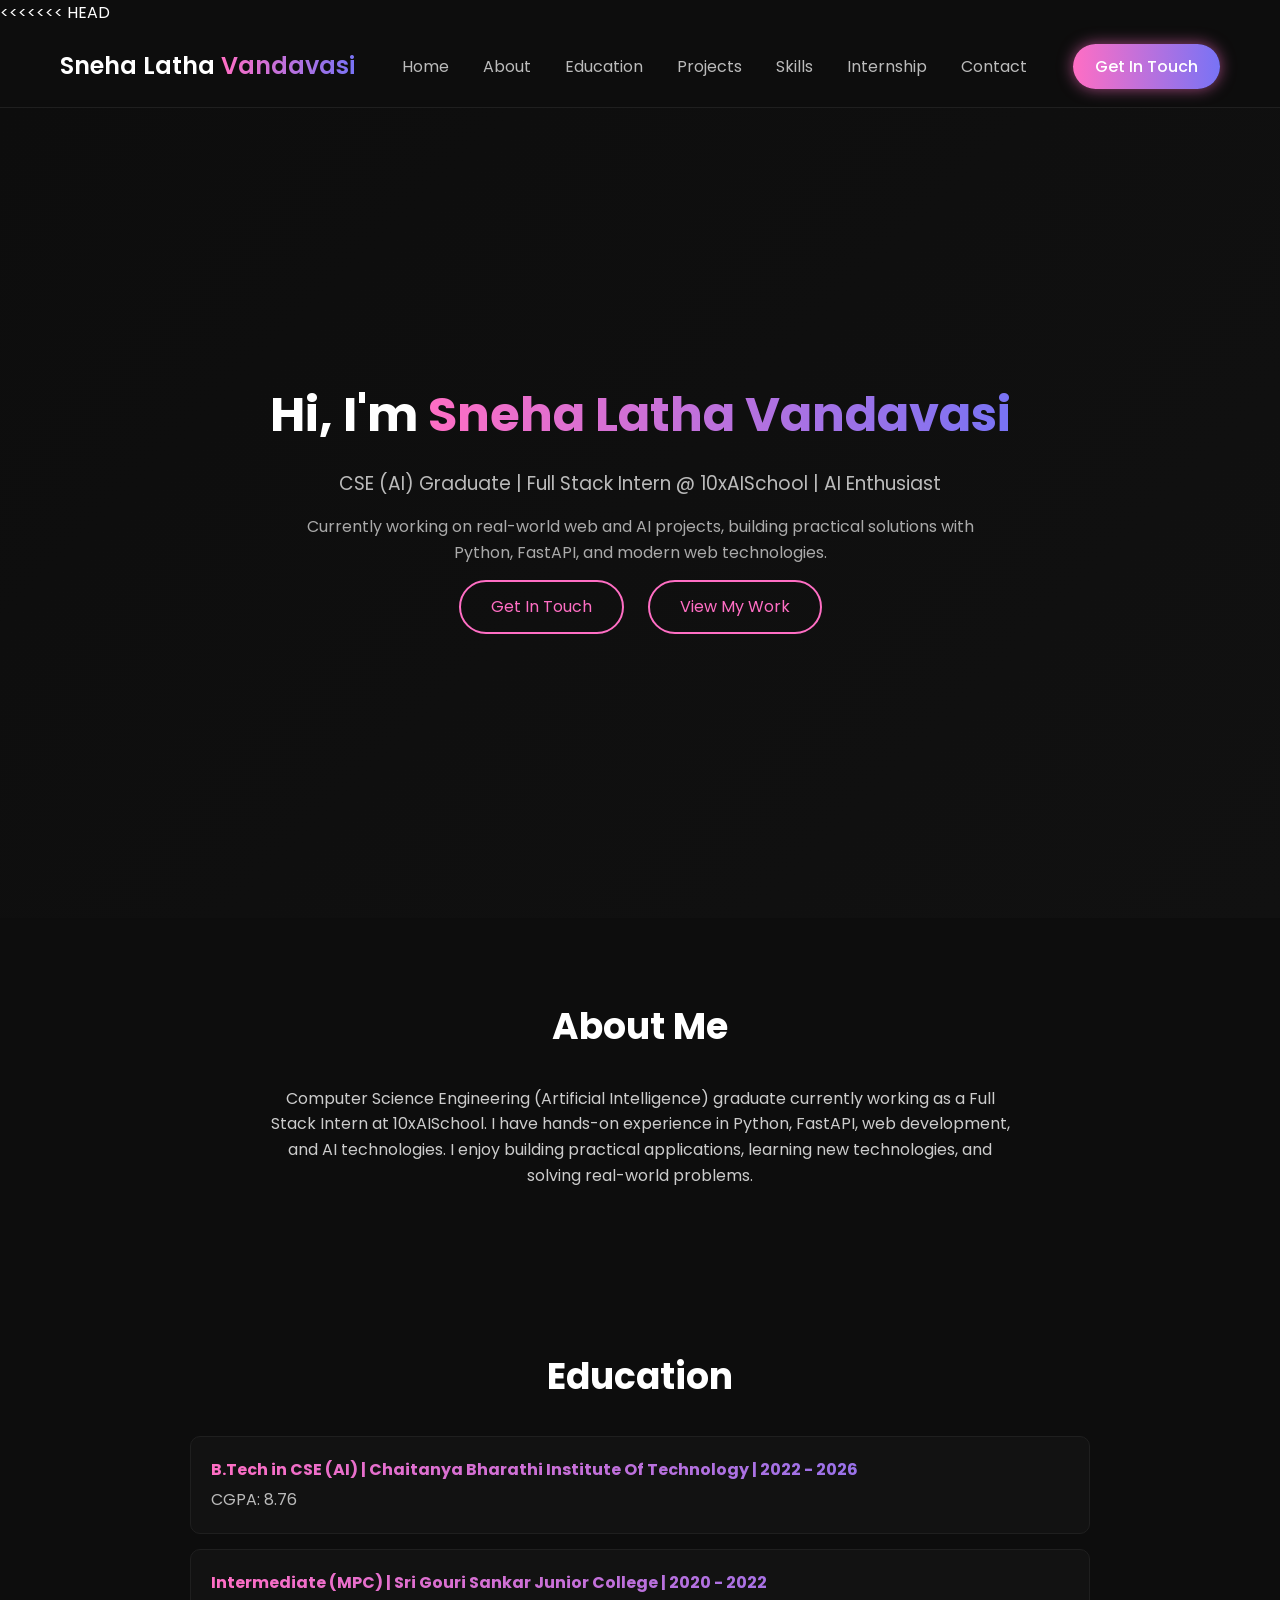
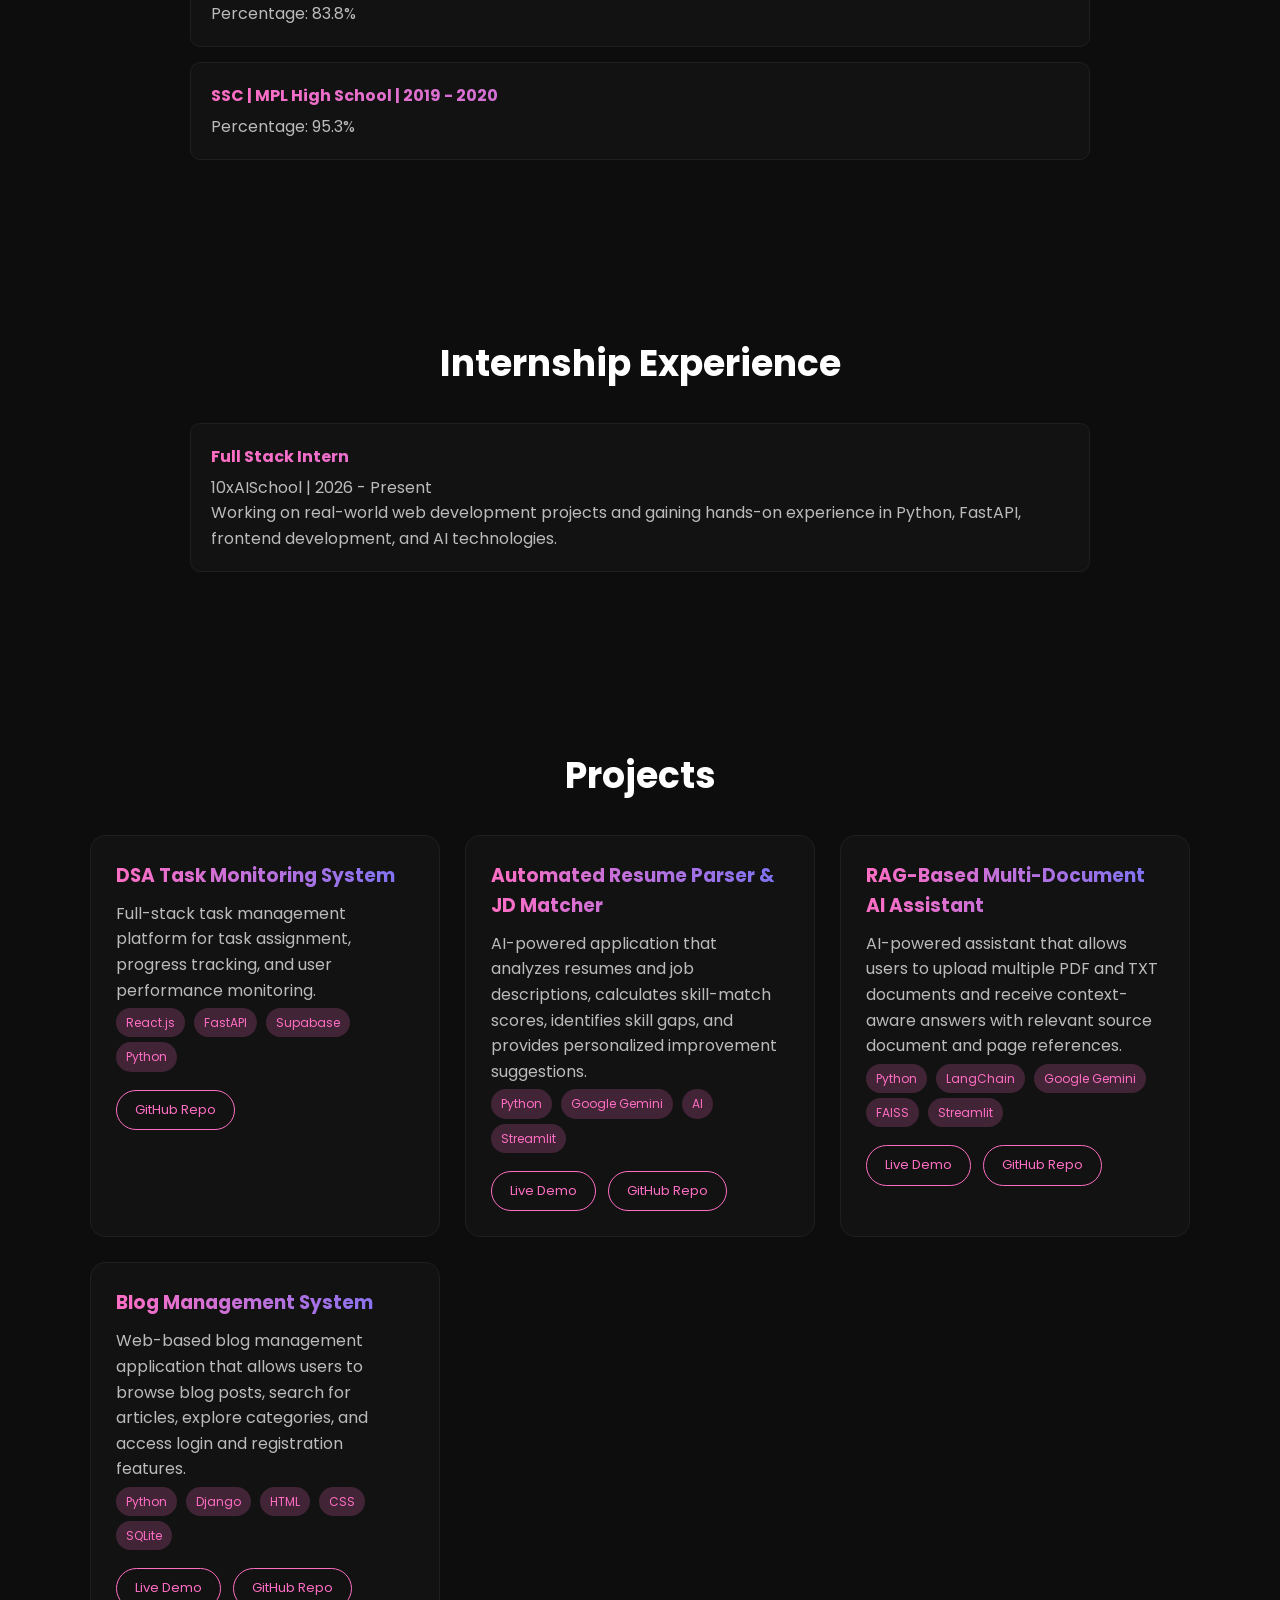
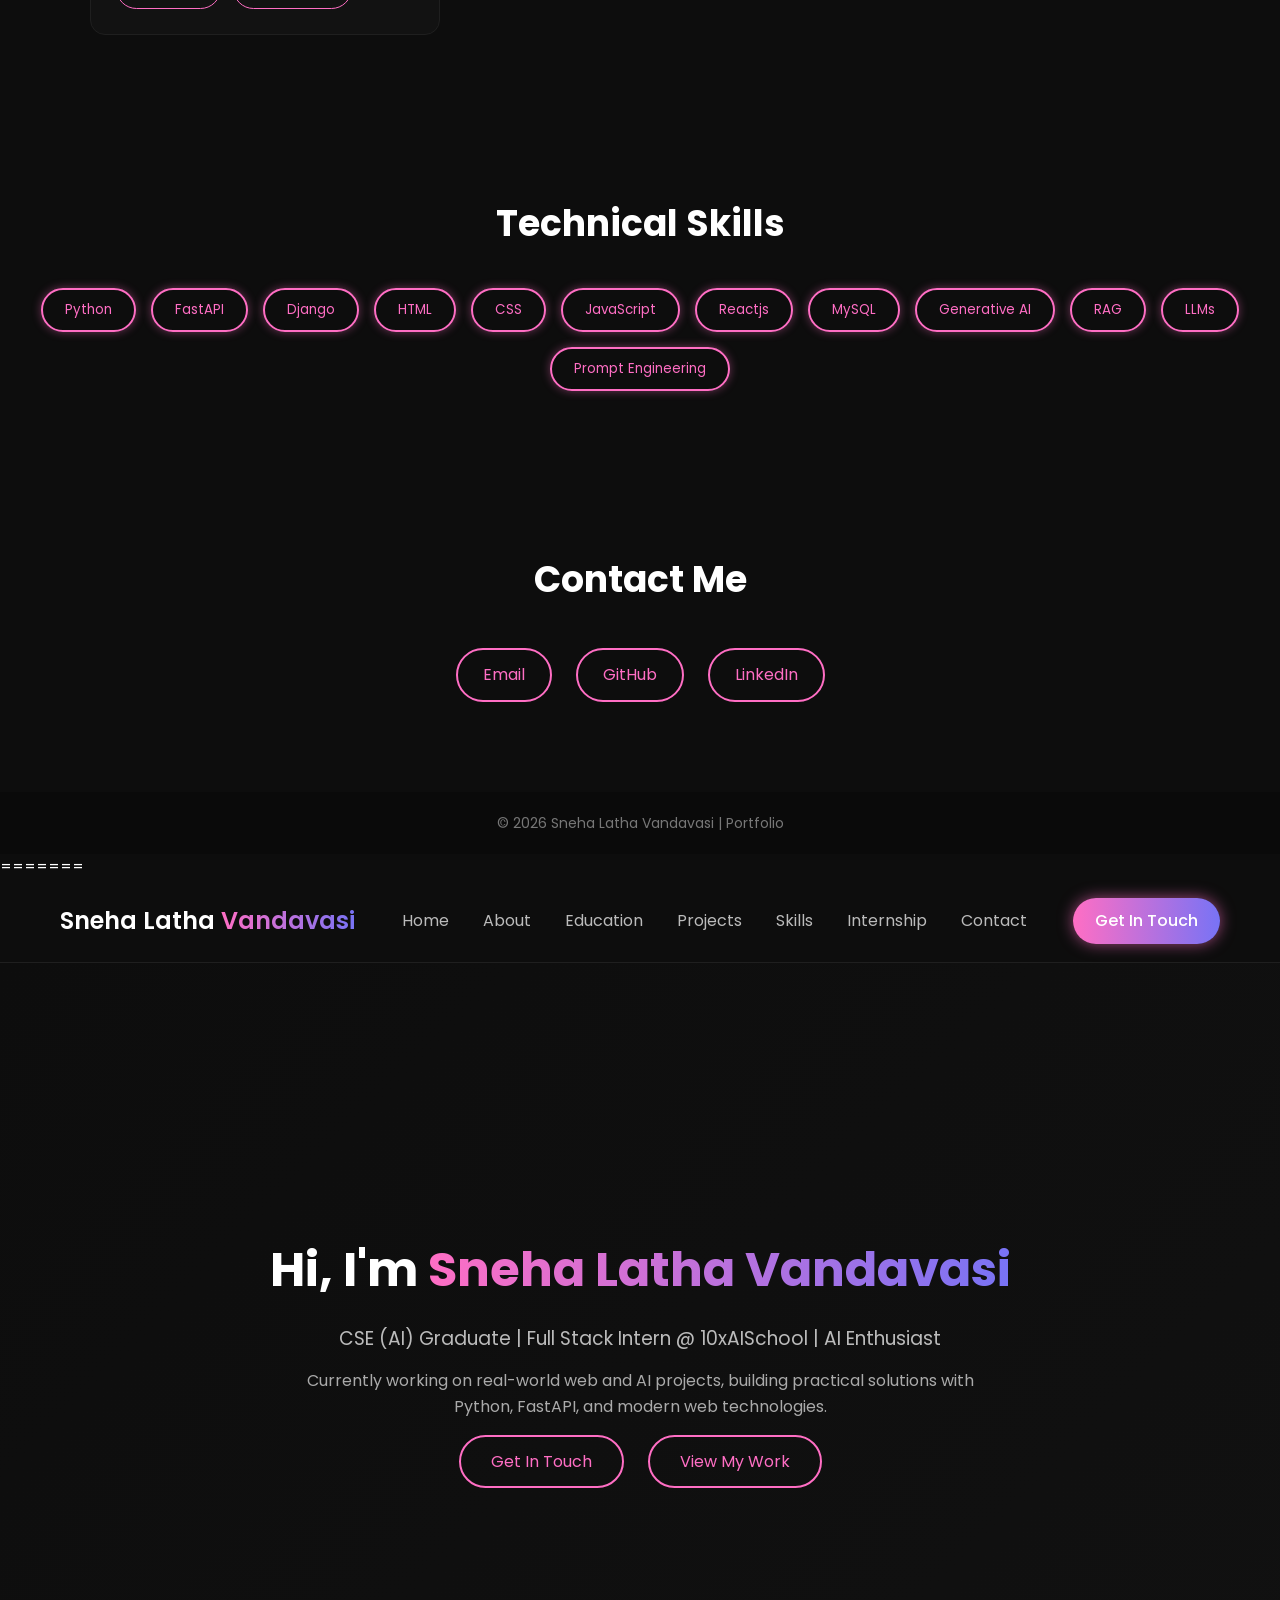
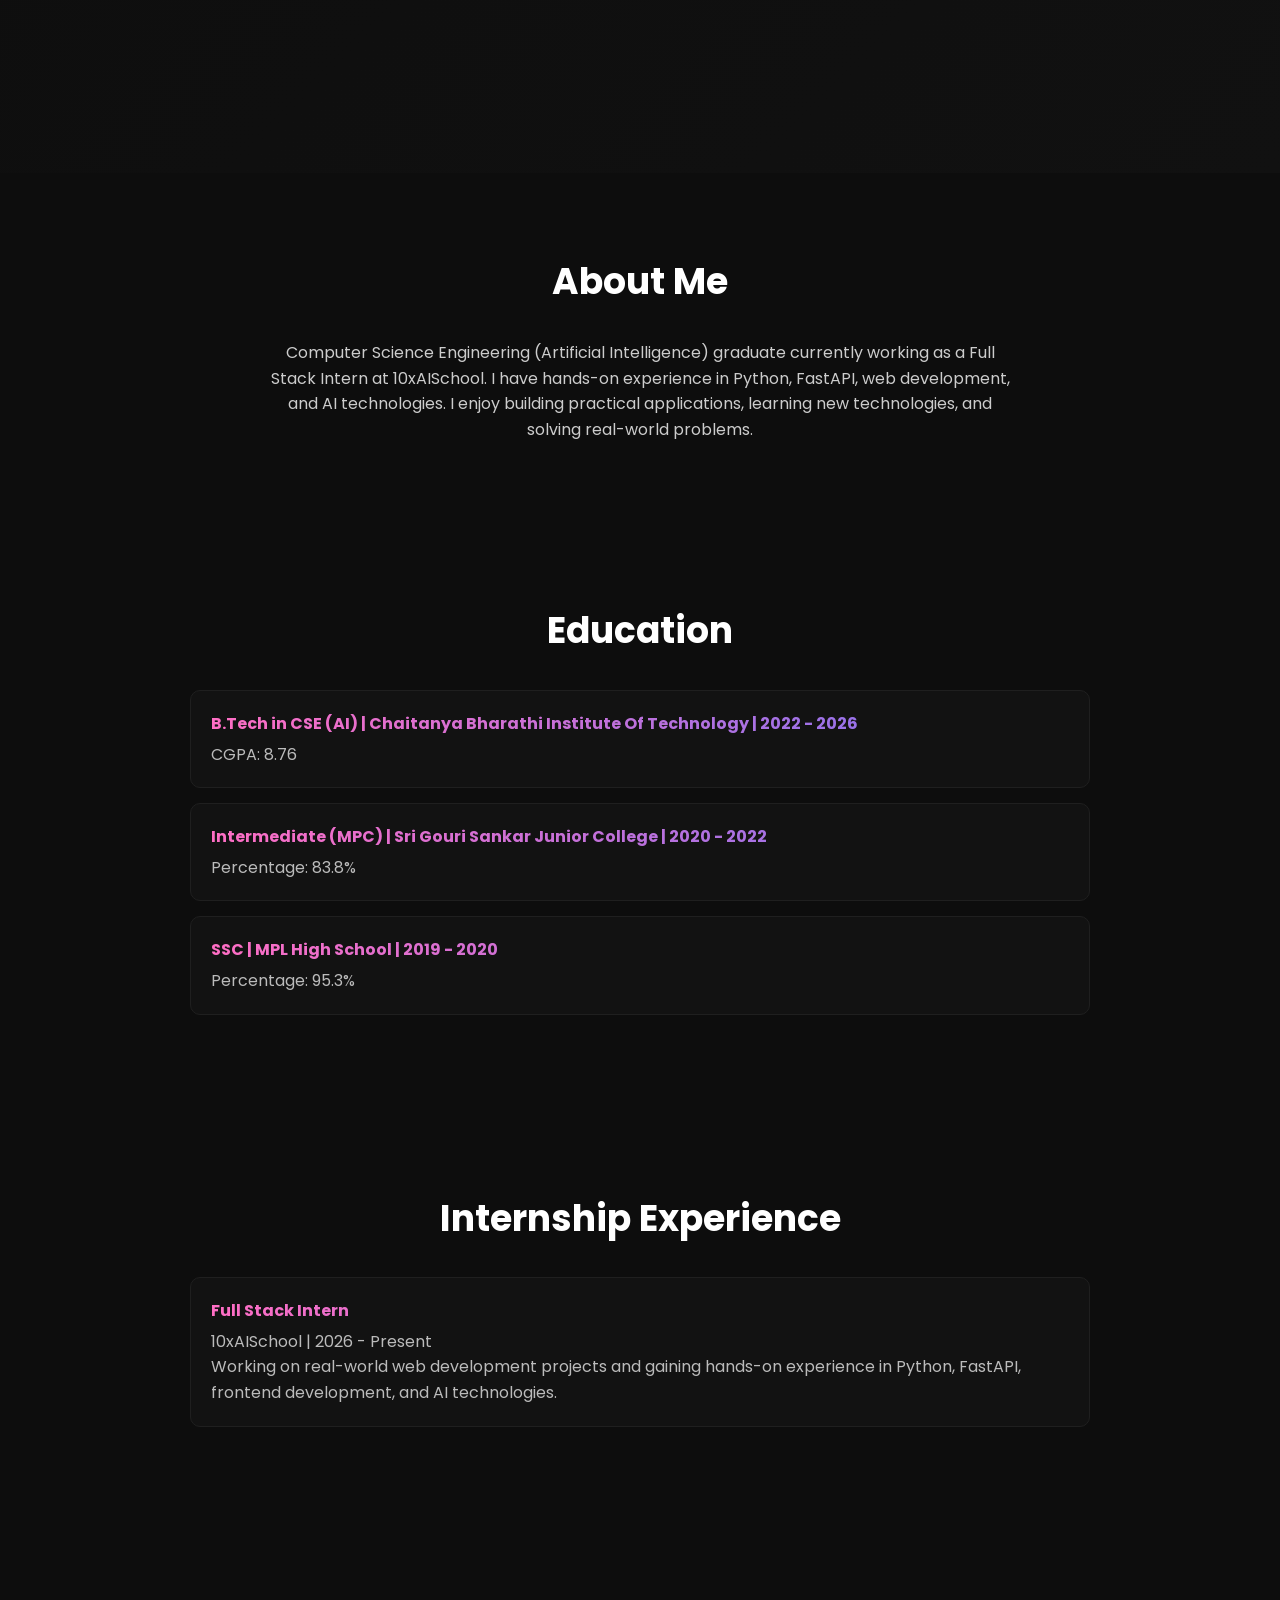
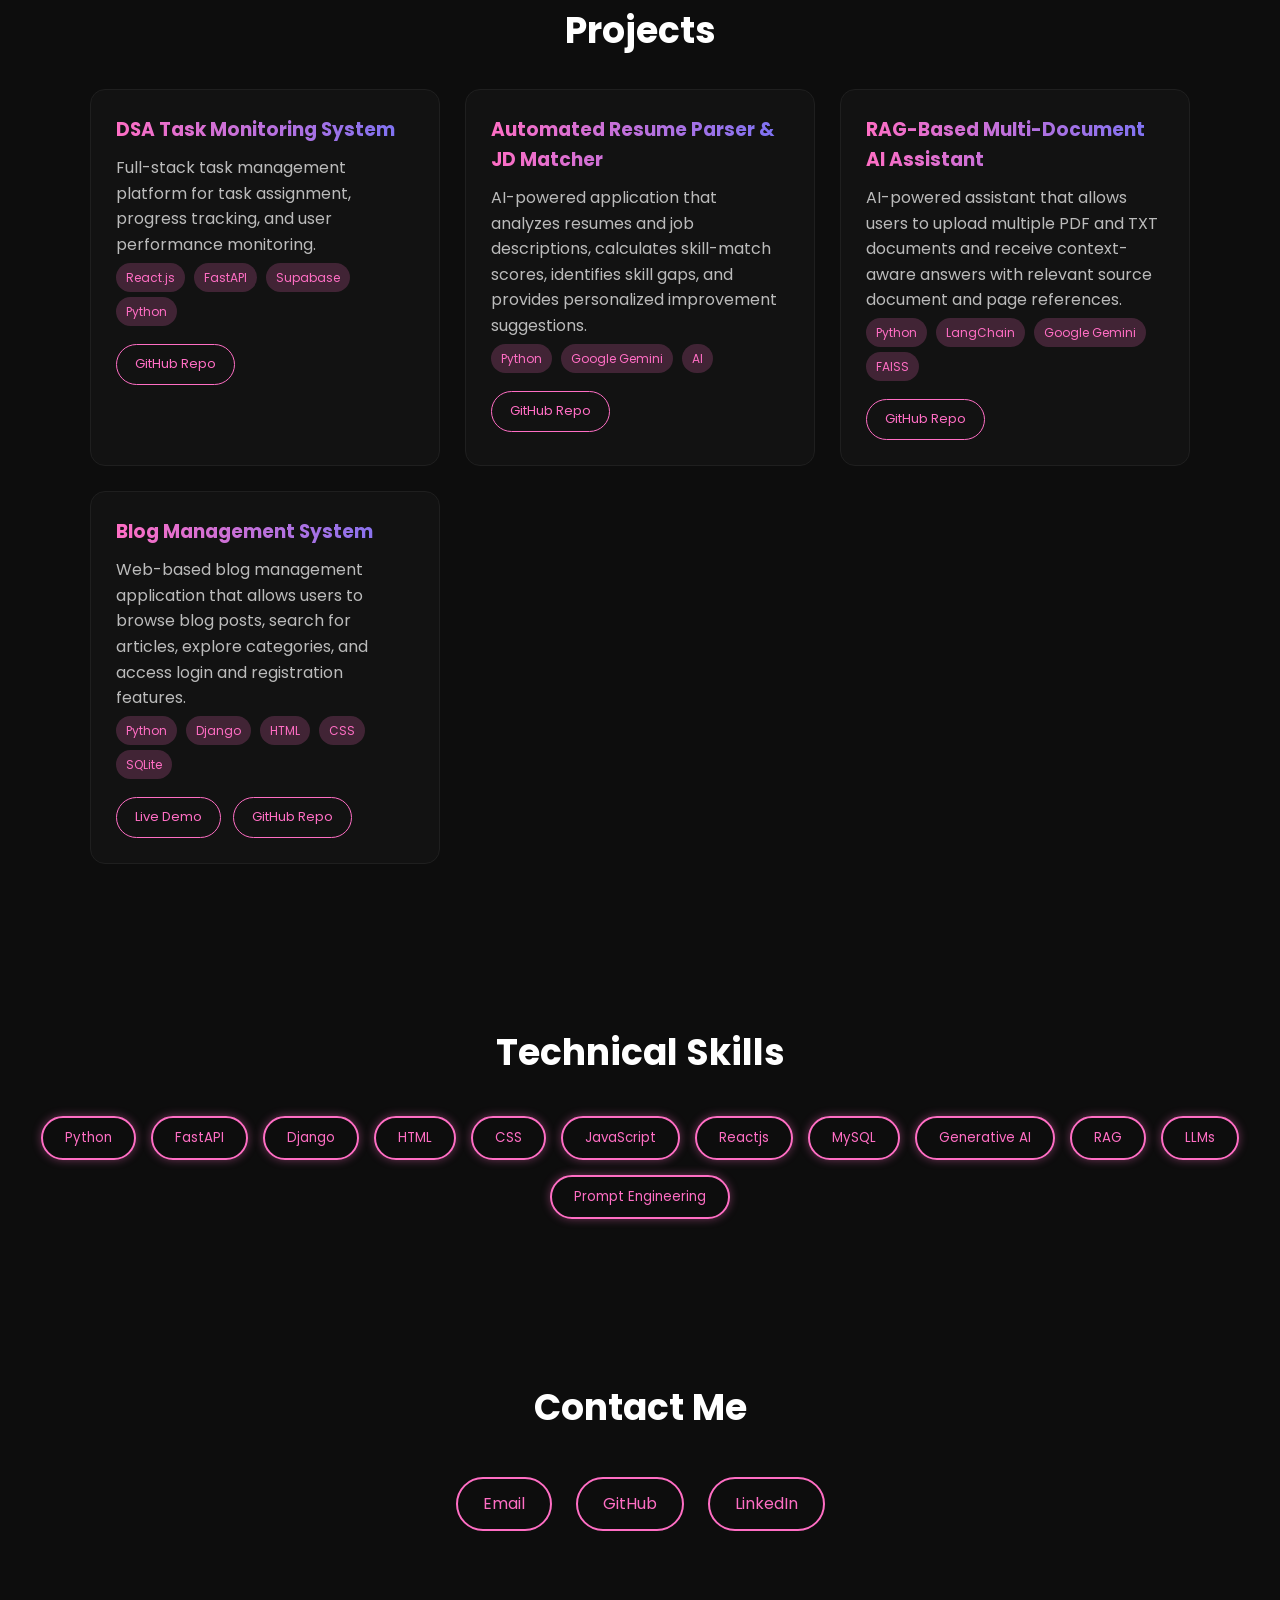
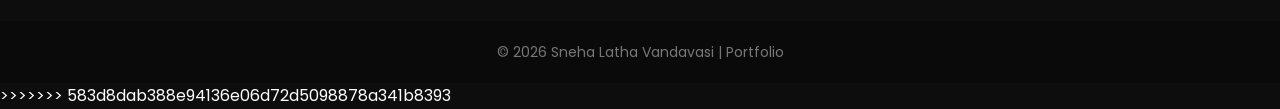
==== commit 8670e22b: "Updated portfolio website" ====
--- a/index.html
+++ b/index.html
@@ -1,3 +1,4 @@
+<<<<<<< HEAD
 <!DOCTYPE html>
 <html lang="en">
 <head>
@@ -764,4 +765,753 @@
 
 
 </body>
+=======
+<!DOCTYPE html>
+<html lang="en">
+<head>
+<meta charset="UTF-8">
+<meta name="viewport" content="width=device-width, initial-scale=1.0">
+<title>Sneha Latha Vandavasi | Portfolio</title>
+
+<link href="https://fonts.googleapis.com/css2?family=Poppins:wght@300;400;500;600&display=swap" rel="stylesheet">
+
+<style>
+
+/* ===== GLOBAL ===== */
+*{
+    margin:0;
+    padding:0;
+    box-sizing:border-box;
+    font-family:'Poppins',sans-serif;
+}
+
+body{
+    background:#0d0d0d;
+    color:#fff;
+    line-height:1.6;
+}
+
+a{
+    text-decoration:none;
+    color:inherit;
+}
+
+section{
+    padding:80px 20px;
+}
+
+h2{
+    text-align:center;
+    margin-bottom:30px;
+    font-size:36px;
+}
+
+
+/* ===== HEADER ===== */
+header{
+    position:sticky;
+    top:0;
+    background:#0d0d0d;
+    border-bottom:1px solid #1f1f1f;
+    z-index:1000;
+}
+
+.nav-container{
+    max-width:1200px;
+    margin:auto;
+    padding:18px 20px;
+    display:flex;
+    justify-content:space-between;
+    align-items:center;
+}
+
+.logo{
+    font-size:24px;
+    font-weight:600;
+}
+
+.logo span{
+    background:linear-gradient(90deg,#ff6ec4,#7873f5);
+    -webkit-background-clip:text;
+    color:transparent;
+}
+
+nav a{
+    margin:0 15px;
+    color:#bbb;
+    transition:0.3s;
+}
+
+nav a:hover{
+    color:#ff6ec4;
+}
+
+.cta-btn{
+    padding:10px 22px;
+    border-radius:30px;
+    background:linear-gradient(90deg,#ff6ec4,#7873f5);
+    color:#fff;
+    font-weight:500;
+    box-shadow:0 0 15px rgba(255,110,196,0.6);
+}
+
+
+/* ===== HERO ===== */
+.hero{
+    height:90vh;
+    display:flex;
+    align-items:center;
+    justify-content:center;
+    text-align:center;
+    background:linear-gradient(135deg,#0d0d0d,#111);
+}
+
+.hero h1{
+    font-size:48px;
+}
+
+.hero h1 span{
+    background:linear-gradient(90deg,#ff6ec4,#7873f5);
+    -webkit-background-clip:text;
+    color:transparent;
+}
+
+.hero h3{
+    color:#bbb;
+    font-weight:400;
+    margin:15px 0;
+}
+
+.hero p{
+    max-width:700px;
+    margin:auto;
+    color:#aaa;
+}
+
+.hero-btn{
+    display:inline-block;
+    margin:15px 10px;
+    padding:12px 30px;
+    border:2px solid #ff6ec4;
+    color:#ff6ec4;
+    border-radius:30px;
+    transition:0.3s;
+}
+
+.hero-btn:hover{
+    background:linear-gradient(90deg,#ff6ec4,#7873f5);
+    color:#fff;
+    box-shadow:0 0 20px #ff6ec4;
+}
+
+
+/* ===== ABOUT ===== */
+.about p{
+    max-width:750px;
+    margin:auto;
+    text-align:center;
+    color:#ccc;
+}
+
+.about h3{
+    color:#ff6ec4;
+    margin-bottom:10px;
+}
+
+
+/* ===== EDUCATION & EXPERIENCE ===== */
+.edu-exp{
+    max-width:900px;
+    margin:auto;
+    color:#ccc;
+}
+
+.edu-item,
+.exp-item{
+    background:#121212;
+    margin-bottom:15px;
+    padding:20px;
+    border-radius:10px;
+    border:1px solid #1f1f1f;
+    transition:0.3s;
+}
+
+.edu-item:hover,
+.exp-item:hover{
+    transform:translateY(-5px);
+    box-shadow:0 0 20px rgba(255,110,196,0.3);
+}
+
+.edu-item h4,
+.exp-item h4{
+    background:linear-gradient(90deg,#ff6ec4,#7873f5);
+    -webkit-background-clip:text;
+    color:transparent;
+    margin-bottom:5px;
+}
+
+.edu-item p,
+.exp-item p{
+    color:#bbb;
+}
+
+
+/* ===== PROJECTS ===== */
+.cards{
+    max-width:1100px;
+    margin:auto;
+    display:grid;
+    grid-template-columns:repeat(auto-fit,minmax(280px,1fr));
+    gap:25px;
+}
+
+.card{
+    background:#121212;
+    padding:25px;
+    border-radius:15px;
+    border:1px solid #1f1f1f;
+    transition:0.3s;
+}
+
+.card:hover{
+    transform:translateY(-5px);
+    box-shadow:0 0 20px rgba(255,110,196,0.3);
+}
+
+.card h3{
+    background:linear-gradient(90deg,#ff6ec4,#7873f5);
+    -webkit-background-clip:text;
+    color:transparent;
+    margin-bottom:10px;
+}
+
+.card p{
+    color:#bbb;
+}
+
+.card span{
+    display:inline-block;
+    margin:5px 5px 0 0;
+    padding:5px 10px;
+    border-radius:20px;
+    background:rgba(255,110,196,0.2);
+    color:#ff6ec4;
+    font-size:12px;
+}
+
+
+/* ===== PROJECT BUTTONS ===== */
+.project-btn{
+    display:inline-block;
+    margin-top:18px;
+    margin-right:8px;
+    padding:9px 18px;
+    border:1px solid #ff6ec4;
+    border-radius:25px;
+    color:#ff6ec4;
+    font-size:13px;
+    transition:0.3s;
+}
+
+.project-btn:hover{
+    background:linear-gradient(90deg,#ff6ec4,#7873f5);
+    color:#fff;
+    box-shadow:0 0 15px rgba(255,110,196,0.7);
+}
+
+
+/* ===== SKILLS ===== */
+.skills{
+    margin-top:35px;
+    display:flex;
+    flex-wrap:wrap;
+    justify-content:center;
+    gap:15px;
+}
+
+.skill-btn{
+    padding:10px 22px;
+    background:transparent;
+    border:2px solid #ff6ec4;
+    color:#ff6ec4;
+    border-radius:25px;
+    cursor:pointer;
+    box-shadow:0 0 10px rgba(255,110,196,0.4);
+    transition:0.3s;
+}
+
+.skill-btn:hover{
+    background:linear-gradient(90deg,#ff6ec4,#7873f5);
+    color:#fff;
+    box-shadow:0 0 25px rgba(255,110,196,0.9);
+    transform:translateY(-3px);
+}
+
+
+/* ===== CONTACT ===== */
+.contact{
+    text-align:center;
+}
+
+.contact a{
+    display:inline-block;
+    margin:10px;
+    padding:12px 25px;
+    border:2px solid #ff6ec4;
+    color:#ff6ec4;
+    border-radius:30px;
+    transition:0.3s;
+}
+
+.contact a:hover{
+    background:linear-gradient(90deg,#ff6ec4,#7873f5);
+    color:#fff;
+    box-shadow:0 0 20px #ff6ec4;
+}
+
+
+/* ===== FOOTER ===== */
+footer{
+    text-align:center;
+    padding:20px;
+    background:#0a0a0a;
+    color:#777;
+    font-size:14px;
+}
+
+
+/* ===== RESPONSIVE ===== */
+@media(max-width:768px){
+
+    nav{
+        display:none;
+    }
+
+    .hero h1{
+        font-size:36px;
+    }
+
+}
+
+</style>
+</head>
+
+
+<body>
+
+
+<!-- ===== HEADER ===== -->
+
+<header>
+
+<div class="nav-container">
+
+<div class="logo">
+    Sneha Latha <span>Vandavasi</span>
+</div>
+
+<nav>
+    <a href="#home">Home</a>
+    <a href="#about">About</a>
+    <a href="#education">Education</a>
+    <a href="#projects">Projects</a>
+    <a href="#skills">Skills</a>
+    <a href="#internship">Internship</a>
+    <a href="#contact">Contact</a>
+</nav>
+
+<a href="#contact" class="cta-btn">
+    Get In Touch
+</a>
+
+</div>
+
+</header>
+
+
+<!-- ===== HERO ===== -->
+
+<section class="hero" id="home">
+
+<div>
+
+<h1>
+    Hi, I'm <span>Sneha Latha Vandavasi</span>
+</h1>
+
+<h3>
+    CSE (AI) Graduate | Full Stack Intern @ 10xAISchool | AI Enthusiast
+</h3>
+
+<p>
+    Currently working on real-world web and AI projects, building practical
+    solutions with Python, FastAPI, and modern web technologies.
+</p>
+
+<a href="#contact" class="hero-btn">
+    Get In Touch
+</a>
+
+<a href="#projects" class="hero-btn">
+    View My Work
+</a>
+
+</div>
+
+</section>
+
+
+<!-- ===== ABOUT ===== -->
+
+<section class="about" id="about">
+
+<h2>About Me</h2>
+
+<p>
+    Computer Science Engineering (Artificial Intelligence) graduate currently
+    working as a Full Stack Intern at 10xAISchool. I have hands-on experience
+    in Python, FastAPI, web development, and AI technologies. I enjoy building
+    practical applications, learning new technologies, and solving real-world
+    problems.
+</p>
+
+</section>
+
+
+<!-- ===== EDUCATION ===== -->
+
+<section id="education">
+
+<h2>Education</h2>
+
+<div class="edu-exp">
+
+<div class="edu-item">
+
+<h4>
+    B.Tech in CSE (AI) | Chaitanya Bharathi Institute Of Technology | 2022 - 2026
+</h4>
+
+<p>
+    CGPA: 8.76
+</p>
+
+</div>
+
+
+<div class="edu-item">
+
+<h4>
+    Intermediate (MPC) | Sri Gouri Sankar Junior College | 2020 - 2022
+</h4>
+
+<p>
+    Percentage: 83.8%
+</p>
+
+</div>
+
+
+<div class="edu-item">
+
+<h4>
+    SSC | MPL High School | 2019 - 2020
+</h4>
+
+<p>
+    Percentage: 95.3%
+</p>
+
+</div>
+
+</div>
+
+</section>
+
+
+<!-- ===== INTERNSHIP / EXPERIENCE ===== -->
+
+<section id="internship">
+
+<h2>Internship Experience</h2>
+
+<div class="edu-exp">
+
+<div class="exp-item">
+
+<h4>
+    Full Stack Intern
+</h4>
+
+<p>
+    10xAISchool | 2026 - Present
+</p>
+
+<p>
+    Working on real-world web development projects and gaining hands-on
+    experience in Python, FastAPI, frontend development, and AI technologies.
+</p>
+
+</div>
+
+</div>
+
+</section>
+
+
+<!-- ===== PROJECTS ===== -->
+
+<section id="projects">
+
+<h2>Projects</h2>
+
+<div class="cards">
+
+
+<!-- PROJECT 1 -->
+
+<div class="card">
+
+<h3>
+    DSA Task Monitoring System
+</h3>
+
+<p>
+    Full-stack task management platform for task assignment, progress
+    tracking, and user performance monitoring.
+</p>
+
+<span>React.js</span>
+<span>FastAPI</span>
+<span>Supabase</span>
+<span>Python</span>
+
+<div>
+
+<a
+    href="https://github.com/sneha5476/DSA-task-mointoring"
+    target="_blank"
+    class="project-btn"
+>
+    GitHub Repo
+</a>
+
+</div>
+
+</div>
+
+
+<!-- PROJECT 2 -->
+
+<div class="card">
+
+<h3>
+    Automated Resume Parser & JD Matcher
+</h3>
+
+<p>
+    AI-powered application that analyzes resumes and job descriptions,
+    calculates skill-match scores, identifies skill gaps, and provides
+    personalized improvement suggestions.
+</p>
+
+<span>Python</span>
+<span>Google Gemini</span>
+<span>AI</span>
+
+<div>
+
+<a
+    href="https://github.com/sneha5476/Automated-Resume-Parser-JD-Matcher"
+    target="_blank"
+    class="project-btn"
+>
+    GitHub Repo
+</a>
+
+</div>
+
+</div>
+
+
+<!-- PROJECT 3 -->
+
+<div class="card">
+
+<h3>
+    RAG-Based Multi-Document AI Assistant
+</h3>
+
+<p>
+    AI-powered assistant that allows users to upload multiple PDF and TXT
+    documents and receive context-aware answers with relevant source
+    document and page references.
+</p>
+
+<span>Python</span>
+<span>LangChain</span>
+<span>Google Gemini</span>
+<span>FAISS</span>
+
+<div>
+
+<a
+    href="https://github.com/sneha5476/RAG-Based-Multi-Document-Assistant"
+    target="_blank"
+    class="project-btn"
+>
+    GitHub Repo
+</a>
+
+</div>
+
+</div>
+
+<!-- PROJECT 4 -->
+
+<div class="card">
+
+<h3>
+    Blog Management System
+</h3>
+
+<p>
+    Web-based blog management application that allows users to browse
+    blog posts, search for articles, explore categories, and access
+    login and registration features.
+</p>
+
+<span>Python</span>
+<span>Django</span>
+<span>HTML</span>
+<span>CSS</span>
+<span>SQLite</span>
+
+<div>
+
+<a
+    href="https://snehalatha.pythonanywhere.com/"
+    target="_blank"
+    rel="noopener noreferrer"
+    class="project-btn"
+>
+    Live Demo
+</a>
+
+<a
+    href="https://github.com/sneha5476/blog-management-system.git"
+    target="_blank"
+    rel="noopener noreferrer"
+    class="project-btn"
+>
+    GitHub Repo
+</a>
+
+</div>
+
+</div>
+</div>
+
+</section>
+
+
+<!-- ===== SKILLS ===== -->
+
+<section id="skills">
+
+<h2>Technical Skills</h2>
+
+<div class="skills">
+
+<button class="skill-btn">
+    Python
+</button>
+
+<button class="skill-btn">
+    FastAPI
+</button>
+
+<button class="skill-btn">
+    Django
+</button>
+
+<button class="skill-btn">
+    HTML
+</button>
+
+<button class="skill-btn">
+    CSS
+</button>
+<button class="skill-btn">
+    JavaScript
+</button>
+
+<button class="skill-btn">
+    Reactjs
+</button>
+
+<button class="skill-btn">
+    MySQL
+</button>
+
+
+<button class="skill-btn">
+    Generative AI
+</button>
+
+<button class="skill-btn">
+    RAG
+</button>
+
+<button class="skill-btn">
+    LLMs
+</button>
+
+<button class="skill-btn">
+    Prompt Engineering
+</button>
+
+</div>
+
+</section>
+
+
+<!-- ===== CONTACT ===== -->
+
+<section class="contact" id="contact">
+
+<h2>Contact Me</h2>
+
+<a href="mailto:snehalatha7686@gmail.com">
+    Email
+</a>
+
+<a
+    href="https://github.com/sneha5476"
+    target="_blank"
+>
+    GitHub
+</a>
+
+<a
+    href="https://www.linkedin.com/in/vandavasi-snehalatha-0b1185264"
+    target="_blank"
+>
+    LinkedIn
+</a>
+
+</section>
+
+
+<!-- ===== FOOTER ===== -->
+
+<footer>
+
+© 2026 Sneha Latha Vandavasi | Portfolio
+
+</footer>
+
+
+</body>
+>>>>>>> 583d8dab388e94136e06d72d5098878a341b8393
 </html>
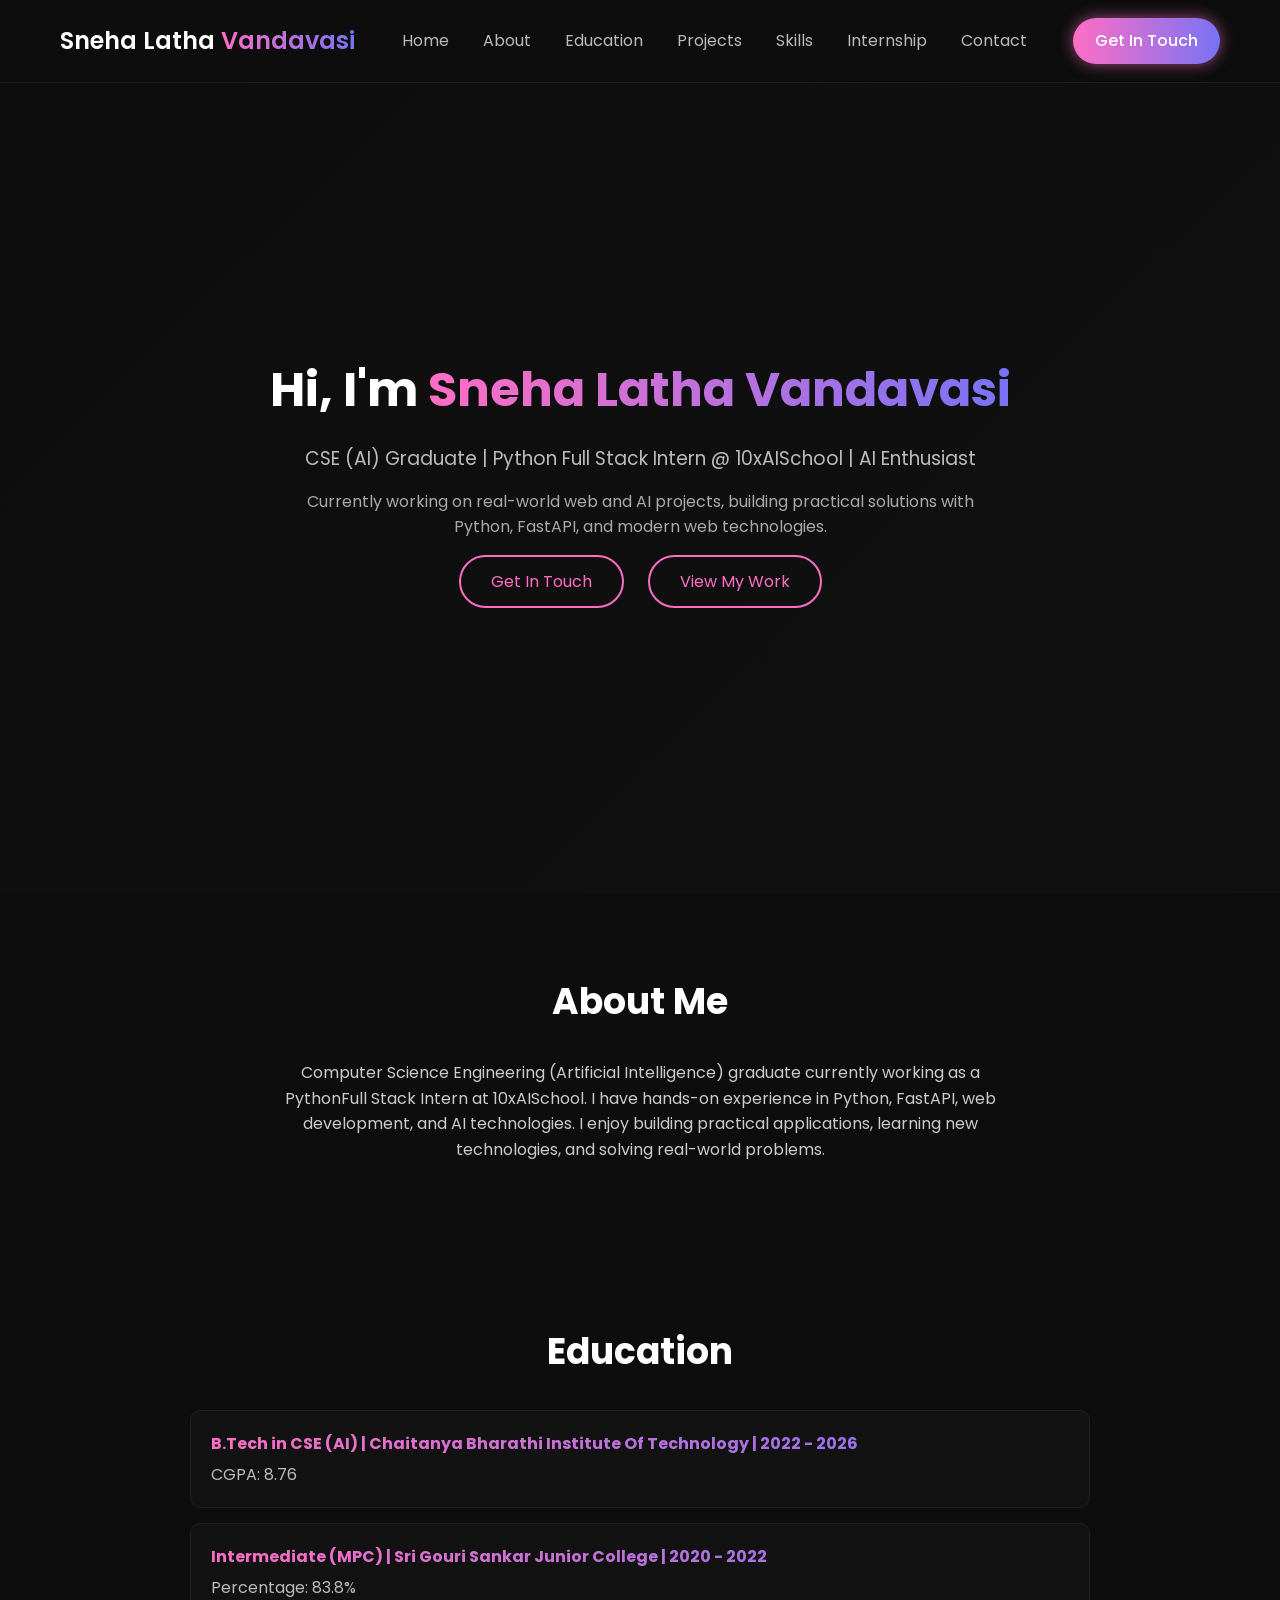
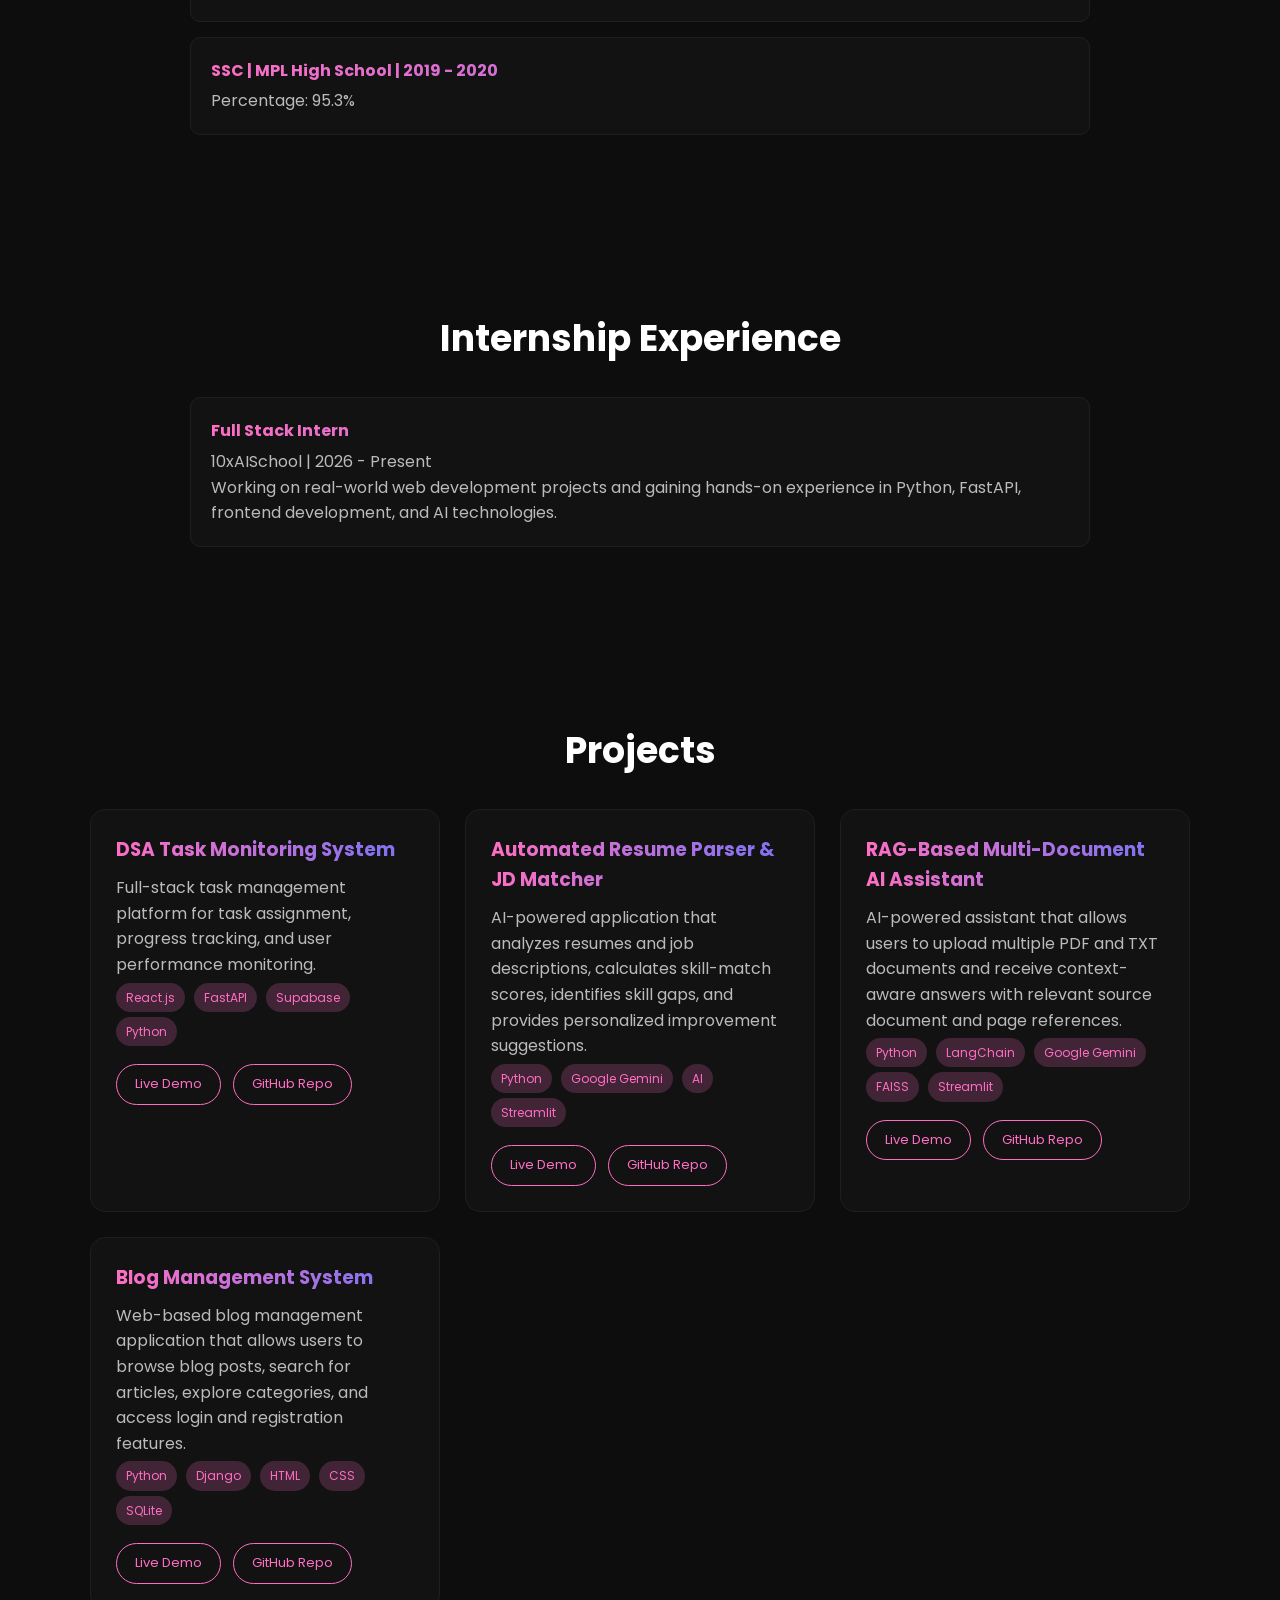
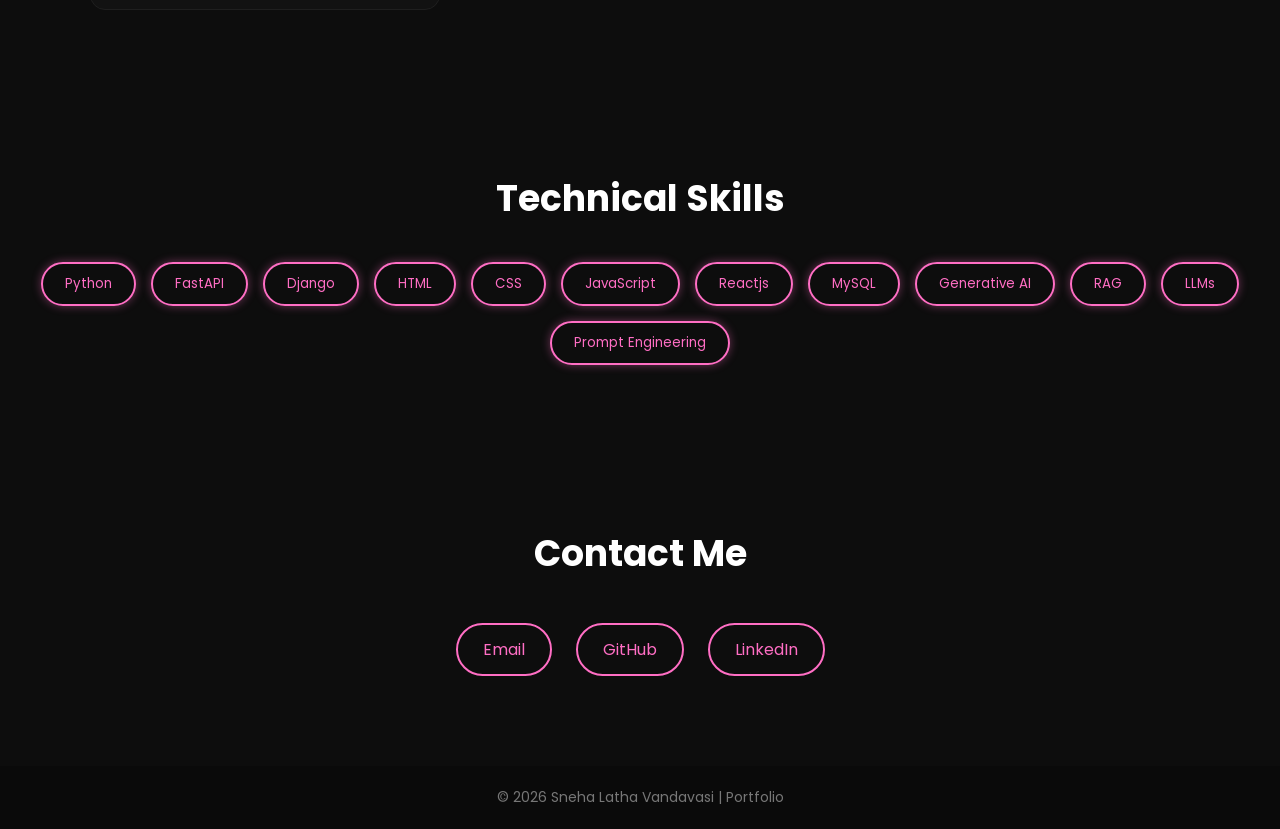
==== commit 682fb79d: "added demo link" ====
--- a/index.html
+++ b/index.html
@@ -1,4 +1,3 @@
-<<<<<<< HEAD
 <!DOCTYPE html>
 <html lang="en">
 <head>
@@ -373,7 +372,7 @@
 </h1>
 
 <h3>
-    CSE (AI) Graduate | Full Stack Intern @ 10xAISchool | AI Enthusiast
+    CSE (AI) Graduate | Python Full Stack Intern @ 10xAISchool | AI Enthusiast
 </h3>
 
 <p>
@@ -402,7 +401,7 @@
 
 <p>
     Computer Science Engineering (Artificial Intelligence) graduate currently
-    working as a Full Stack Intern at 10xAISchool. I have hands-on experience
+    working as a PythonFull Stack Intern at 10xAISchool. I have hands-on experience
     in Python, FastAPI, web development, and AI technologies. I enjoy building
     practical applications, learning new technologies, and solving real-world
     problems.
@@ -520,7 +519,13 @@
 <span>Python</span>
 
 <div>
-
+<a
+    href="https://dsa-task-mointoring.vercel.app/"
+    target="_blank"
+    class="project-btn"
+>
+    Live Demo
+</a>
 <a
     href="https://github.com/sneha5476/DSA-task-mointoring"
     target="_blank"
@@ -765,753 +770,4 @@
 
 
 </body>
-=======
-<!DOCTYPE html>
-<html lang="en">
-<head>
-<meta charset="UTF-8">
-<meta name="viewport" content="width=device-width, initial-scale=1.0">
-<title>Sneha Latha Vandavasi | Portfolio</title>
-
-<link href="https://fonts.googleapis.com/css2?family=Poppins:wght@300;400;500;600&display=swap" rel="stylesheet">
-
-<style>
-
-/* ===== GLOBAL ===== */
-*{
-    margin:0;
-    padding:0;
-    box-sizing:border-box;
-    font-family:'Poppins',sans-serif;
-}
-
-body{
-    background:#0d0d0d;
-    color:#fff;
-    line-height:1.6;
-}
-
-a{
-    text-decoration:none;
-    color:inherit;
-}
-
-section{
-    padding:80px 20px;
-}
-
-h2{
-    text-align:center;
-    margin-bottom:30px;
-    font-size:36px;
-}
-
-
-/* ===== HEADER ===== */
-header{
-    position:sticky;
-    top:0;
-    background:#0d0d0d;
-    border-bottom:1px solid #1f1f1f;
-    z-index:1000;
-}
-
-.nav-container{
-    max-width:1200px;
-    margin:auto;
-    padding:18px 20px;
-    display:flex;
-    justify-content:space-between;
-    align-items:center;
-}
-
-.logo{
-    font-size:24px;
-    font-weight:600;
-}
-
-.logo span{
-    background:linear-gradient(90deg,#ff6ec4,#7873f5);
-    -webkit-background-clip:text;
-    color:transparent;
-}
-
-nav a{
-    margin:0 15px;
-    color:#bbb;
-    transition:0.3s;
-}
-
-nav a:hover{
-    color:#ff6ec4;
-}
-
-.cta-btn{
-    padding:10px 22px;
-    border-radius:30px;
-    background:linear-gradient(90deg,#ff6ec4,#7873f5);
-    color:#fff;
-    font-weight:500;
-    box-shadow:0 0 15px rgba(255,110,196,0.6);
-}
-
-
-/* ===== HERO ===== */
-.hero{
-    height:90vh;
-    display:flex;
-    align-items:center;
-    justify-content:center;
-    text-align:center;
-    background:linear-gradient(135deg,#0d0d0d,#111);
-}
-
-.hero h1{
-    font-size:48px;
-}
-
-.hero h1 span{
-    background:linear-gradient(90deg,#ff6ec4,#7873f5);
-    -webkit-background-clip:text;
-    color:transparent;
-}
-
-.hero h3{
-    color:#bbb;
-    font-weight:400;
-    margin:15px 0;
-}
-
-.hero p{
-    max-width:700px;
-    margin:auto;
-    color:#aaa;
-}
-
-.hero-btn{
-    display:inline-block;
-    margin:15px 10px;
-    padding:12px 30px;
-    border:2px solid #ff6ec4;
-    color:#ff6ec4;
-    border-radius:30px;
-    transition:0.3s;
-}
-
-.hero-btn:hover{
-    background:linear-gradient(90deg,#ff6ec4,#7873f5);
-    color:#fff;
-    box-shadow:0 0 20px #ff6ec4;
-}
-
-
-/* ===== ABOUT ===== */
-.about p{
-    max-width:750px;
-    margin:auto;
-    text-align:center;
-    color:#ccc;
-}
-
-.about h3{
-    color:#ff6ec4;
-    margin-bottom:10px;
-}
-
-
-/* ===== EDUCATION & EXPERIENCE ===== */
-.edu-exp{
-    max-width:900px;
-    margin:auto;
-    color:#ccc;
-}
-
-.edu-item,
-.exp-item{
-    background:#121212;
-    margin-bottom:15px;
-    padding:20px;
-    border-radius:10px;
-    border:1px solid #1f1f1f;
-    transition:0.3s;
-}
-
-.edu-item:hover,
-.exp-item:hover{
-    transform:translateY(-5px);
-    box-shadow:0 0 20px rgba(255,110,196,0.3);
-}
-
-.edu-item h4,
-.exp-item h4{
-    background:linear-gradient(90deg,#ff6ec4,#7873f5);
-    -webkit-background-clip:text;
-    color:transparent;
-    margin-bottom:5px;
-}
-
-.edu-item p,
-.exp-item p{
-    color:#bbb;
-}
-
-
-/* ===== PROJECTS ===== */
-.cards{
-    max-width:1100px;
-    margin:auto;
-    display:grid;
-    grid-template-columns:repeat(auto-fit,minmax(280px,1fr));
-    gap:25px;
-}
-
-.card{
-    background:#121212;
-    padding:25px;
-    border-radius:15px;
-    border:1px solid #1f1f1f;
-    transition:0.3s;
-}
-
-.card:hover{
-    transform:translateY(-5px);
-    box-shadow:0 0 20px rgba(255,110,196,0.3);
-}
-
-.card h3{
-    background:linear-gradient(90deg,#ff6ec4,#7873f5);
-    -webkit-background-clip:text;
-    color:transparent;
-    margin-bottom:10px;
-}
-
-.card p{
-    color:#bbb;
-}
-
-.card span{
-    display:inline-block;
-    margin:5px 5px 0 0;
-    padding:5px 10px;
-    border-radius:20px;
-    background:rgba(255,110,196,0.2);
-    color:#ff6ec4;
-    font-size:12px;
-}
-
-
-/* ===== PROJECT BUTTONS ===== */
-.project-btn{
-    display:inline-block;
-    margin-top:18px;
-    margin-right:8px;
-    padding:9px 18px;
-    border:1px solid #ff6ec4;
-    border-radius:25px;
-    color:#ff6ec4;
-    font-size:13px;
-    transition:0.3s;
-}
-
-.project-btn:hover{
-    background:linear-gradient(90deg,#ff6ec4,#7873f5);
-    color:#fff;
-    box-shadow:0 0 15px rgba(255,110,196,0.7);
-}
-
-
-/* ===== SKILLS ===== */
-.skills{
-    margin-top:35px;
-    display:flex;
-    flex-wrap:wrap;
-    justify-content:center;
-    gap:15px;
-}
-
-.skill-btn{
-    padding:10px 22px;
-    background:transparent;
-    border:2px solid #ff6ec4;
-    color:#ff6ec4;
-    border-radius:25px;
-    cursor:pointer;
-    box-shadow:0 0 10px rgba(255,110,196,0.4);
-    transition:0.3s;
-}
-
-.skill-btn:hover{
-    background:linear-gradient(90deg,#ff6ec4,#7873f5);
-    color:#fff;
-    box-shadow:0 0 25px rgba(255,110,196,0.9);
-    transform:translateY(-3px);
-}
-
-
-/* ===== CONTACT ===== */
-.contact{
-    text-align:center;
-}
-
-.contact a{
-    display:inline-block;
-    margin:10px;
-    padding:12px 25px;
-    border:2px solid #ff6ec4;
-    color:#ff6ec4;
-    border-radius:30px;
-    transition:0.3s;
-}
-
-.contact a:hover{
-    background:linear-gradient(90deg,#ff6ec4,#7873f5);
-    color:#fff;
-    box-shadow:0 0 20px #ff6ec4;
-}
-
-
-/* ===== FOOTER ===== */
-footer{
-    text-align:center;
-    padding:20px;
-    background:#0a0a0a;
-    color:#777;
-    font-size:14px;
-}
-
-
-/* ===== RESPONSIVE ===== */
-@media(max-width:768px){
-
-    nav{
-        display:none;
-    }
-
-    .hero h1{
-        font-size:36px;
-    }
-
-}
-
-</style>
-</head>
-
-
-<body>
-
-
-<!-- ===== HEADER ===== -->
-
-<header>
-
-<div class="nav-container">
-
-<div class="logo">
-    Sneha Latha <span>Vandavasi</span>
-</div>
-
-<nav>
-    <a href="#home">Home</a>
-    <a href="#about">About</a>
-    <a href="#education">Education</a>
-    <a href="#projects">Projects</a>
-    <a href="#skills">Skills</a>
-    <a href="#internship">Internship</a>
-    <a href="#contact">Contact</a>
-</nav>
-
-<a href="#contact" class="cta-btn">
-    Get In Touch
-</a>
-
-</div>
-
-</header>
-
-
-<!-- ===== HERO ===== -->
-
-<section class="hero" id="home">
-
-<div>
-
-<h1>
-    Hi, I'm <span>Sneha Latha Vandavasi</span>
-</h1>
-
-<h3>
-    CSE (AI) Graduate | Full Stack Intern @ 10xAISchool | AI Enthusiast
-</h3>
-
-<p>
-    Currently working on real-world web and AI projects, building practical
-    solutions with Python, FastAPI, and modern web technologies.
-</p>
-
-<a href="#contact" class="hero-btn">
-    Get In Touch
-</a>
-
-<a href="#projects" class="hero-btn">
-    View My Work
-</a>
-
-</div>
-
-</section>
-
-
-<!-- ===== ABOUT ===== -->
-
-<section class="about" id="about">
-
-<h2>About Me</h2>
-
-<p>
-    Computer Science Engineering (Artificial Intelligence) graduate currently
-    working as a Full Stack Intern at 10xAISchool. I have hands-on experience
-    in Python, FastAPI, web development, and AI technologies. I enjoy building
-    practical applications, learning new technologies, and solving real-world
-    problems.
-</p>
-
-</section>
-
-
-<!-- ===== EDUCATION ===== -->
-
-<section id="education">
-
-<h2>Education</h2>
-
-<div class="edu-exp">
-
-<div class="edu-item">
-
-<h4>
-    B.Tech in CSE (AI) | Chaitanya Bharathi Institute Of Technology | 2022 - 2026
-</h4>
-
-<p>
-    CGPA: 8.76
-</p>
-
-</div>
-
-
-<div class="edu-item">
-
-<h4>
-    Intermediate (MPC) | Sri Gouri Sankar Junior College | 2020 - 2022
-</h4>
-
-<p>
-    Percentage: 83.8%
-</p>
-
-</div>
-
-
-<div class="edu-item">
-
-<h4>
-    SSC | MPL High School | 2019 - 2020
-</h4>
-
-<p>
-    Percentage: 95.3%
-</p>
-
-</div>
-
-</div>
-
-</section>
-
-
-<!-- ===== INTERNSHIP / EXPERIENCE ===== -->
-
-<section id="internship">
-
-<h2>Internship Experience</h2>
-
-<div class="edu-exp">
-
-<div class="exp-item">
-
-<h4>
-    Full Stack Intern
-</h4>
-
-<p>
-    10xAISchool | 2026 - Present
-</p>
-
-<p>
-    Working on real-world web development projects and gaining hands-on
-    experience in Python, FastAPI, frontend development, and AI technologies.
-</p>
-
-</div>
-
-</div>
-
-</section>
-
-
-<!-- ===== PROJECTS ===== -->
-
-<section id="projects">
-
-<h2>Projects</h2>
-
-<div class="cards">
-
-
-<!-- PROJECT 1 -->
-
-<div class="card">
-
-<h3>
-    DSA Task Monitoring System
-</h3>
-
-<p>
-    Full-stack task management platform for task assignment, progress
-    tracking, and user performance monitoring.
-</p>
-
-<span>React.js</span>
-<span>FastAPI</span>
-<span>Supabase</span>
-<span>Python</span>
-
-<div>
-
-<a
-    href="https://github.com/sneha5476/DSA-task-mointoring"
-    target="_blank"
-    class="project-btn"
->
-    GitHub Repo
-</a>
-
-</div>
-
-</div>
-
-
-<!-- PROJECT 2 -->
-
-<div class="card">
-
-<h3>
-    Automated Resume Parser & JD Matcher
-</h3>
-
-<p>
-    AI-powered application that analyzes resumes and job descriptions,
-    calculates skill-match scores, identifies skill gaps, and provides
-    personalized improvement suggestions.
-</p>
-
-<span>Python</span>
-<span>Google Gemini</span>
-<span>AI</span>
-
-<div>
-
-<a
-    href="https://github.com/sneha5476/Automated-Resume-Parser-JD-Matcher"
-    target="_blank"
-    class="project-btn"
->
-    GitHub Repo
-</a>
-
-</div>
-
-</div>
-
-
-<!-- PROJECT 3 -->
-
-<div class="card">
-
-<h3>
-    RAG-Based Multi-Document AI Assistant
-</h3>
-
-<p>
-    AI-powered assistant that allows users to upload multiple PDF and TXT
-    documents and receive context-aware answers with relevant source
-    document and page references.
-</p>
-
-<span>Python</span>
-<span>LangChain</span>
-<span>Google Gemini</span>
-<span>FAISS</span>
-
-<div>
-
-<a
-    href="https://github.com/sneha5476/RAG-Based-Multi-Document-Assistant"
-    target="_blank"
-    class="project-btn"
->
-    GitHub Repo
-</a>
-
-</div>
-
-</div>
-
-<!-- PROJECT 4 -->
-
-<div class="card">
-
-<h3>
-    Blog Management System
-</h3>
-
-<p>
-    Web-based blog management application that allows users to browse
-    blog posts, search for articles, explore categories, and access
-    login and registration features.
-</p>
-
-<span>Python</span>
-<span>Django</span>
-<span>HTML</span>
-<span>CSS</span>
-<span>SQLite</span>
-
-<div>
-
-<a
-    href="https://snehalatha.pythonanywhere.com/"
-    target="_blank"
-    rel="noopener noreferrer"
-    class="project-btn"
->
-    Live Demo
-</a>
-
-<a
-    href="https://github.com/sneha5476/blog-management-system.git"
-    target="_blank"
-    rel="noopener noreferrer"
-    class="project-btn"
->
-    GitHub Repo
-</a>
-
-</div>
-
-</div>
-</div>
-
-</section>
-
-
-<!-- ===== SKILLS ===== -->
-
-<section id="skills">
-
-<h2>Technical Skills</h2>
-
-<div class="skills">
-
-<button class="skill-btn">
-    Python
-</button>
-
-<button class="skill-btn">
-    FastAPI
-</button>
-
-<button class="skill-btn">
-    Django
-</button>
-
-<button class="skill-btn">
-    HTML
-</button>
-
-<button class="skill-btn">
-    CSS
-</button>
-<button class="skill-btn">
-    JavaScript
-</button>
-
-<button class="skill-btn">
-    Reactjs
-</button>
-
-<button class="skill-btn">
-    MySQL
-</button>
-
-
-<button class="skill-btn">
-    Generative AI
-</button>
-
-<button class="skill-btn">
-    RAG
-</button>
-
-<button class="skill-btn">
-    LLMs
-</button>
-
-<button class="skill-btn">
-    Prompt Engineering
-</button>
-
-</div>
-
-</section>
-
-
-<!-- ===== CONTACT ===== -->
-
-<section class="contact" id="contact">
-
-<h2>Contact Me</h2>
-
-<a href="mailto:snehalatha7686@gmail.com">
-    Email
-</a>
-
-<a
-    href="https://github.com/sneha5476"
-    target="_blank"
->
-    GitHub
-</a>
-
-<a
-    href="https://www.linkedin.com/in/vandavasi-snehalatha-0b1185264"
-    target="_blank"
->
-    LinkedIn
-</a>
-
-</section>
-
-
-<!-- ===== FOOTER ===== -->
-
-<footer>
-
-© 2026 Sneha Latha Vandavasi | Portfolio
-
-</footer>
-
-
-</body>
->>>>>>> 583d8dab388e94136e06d72d5098878a341b8393
 </html>
